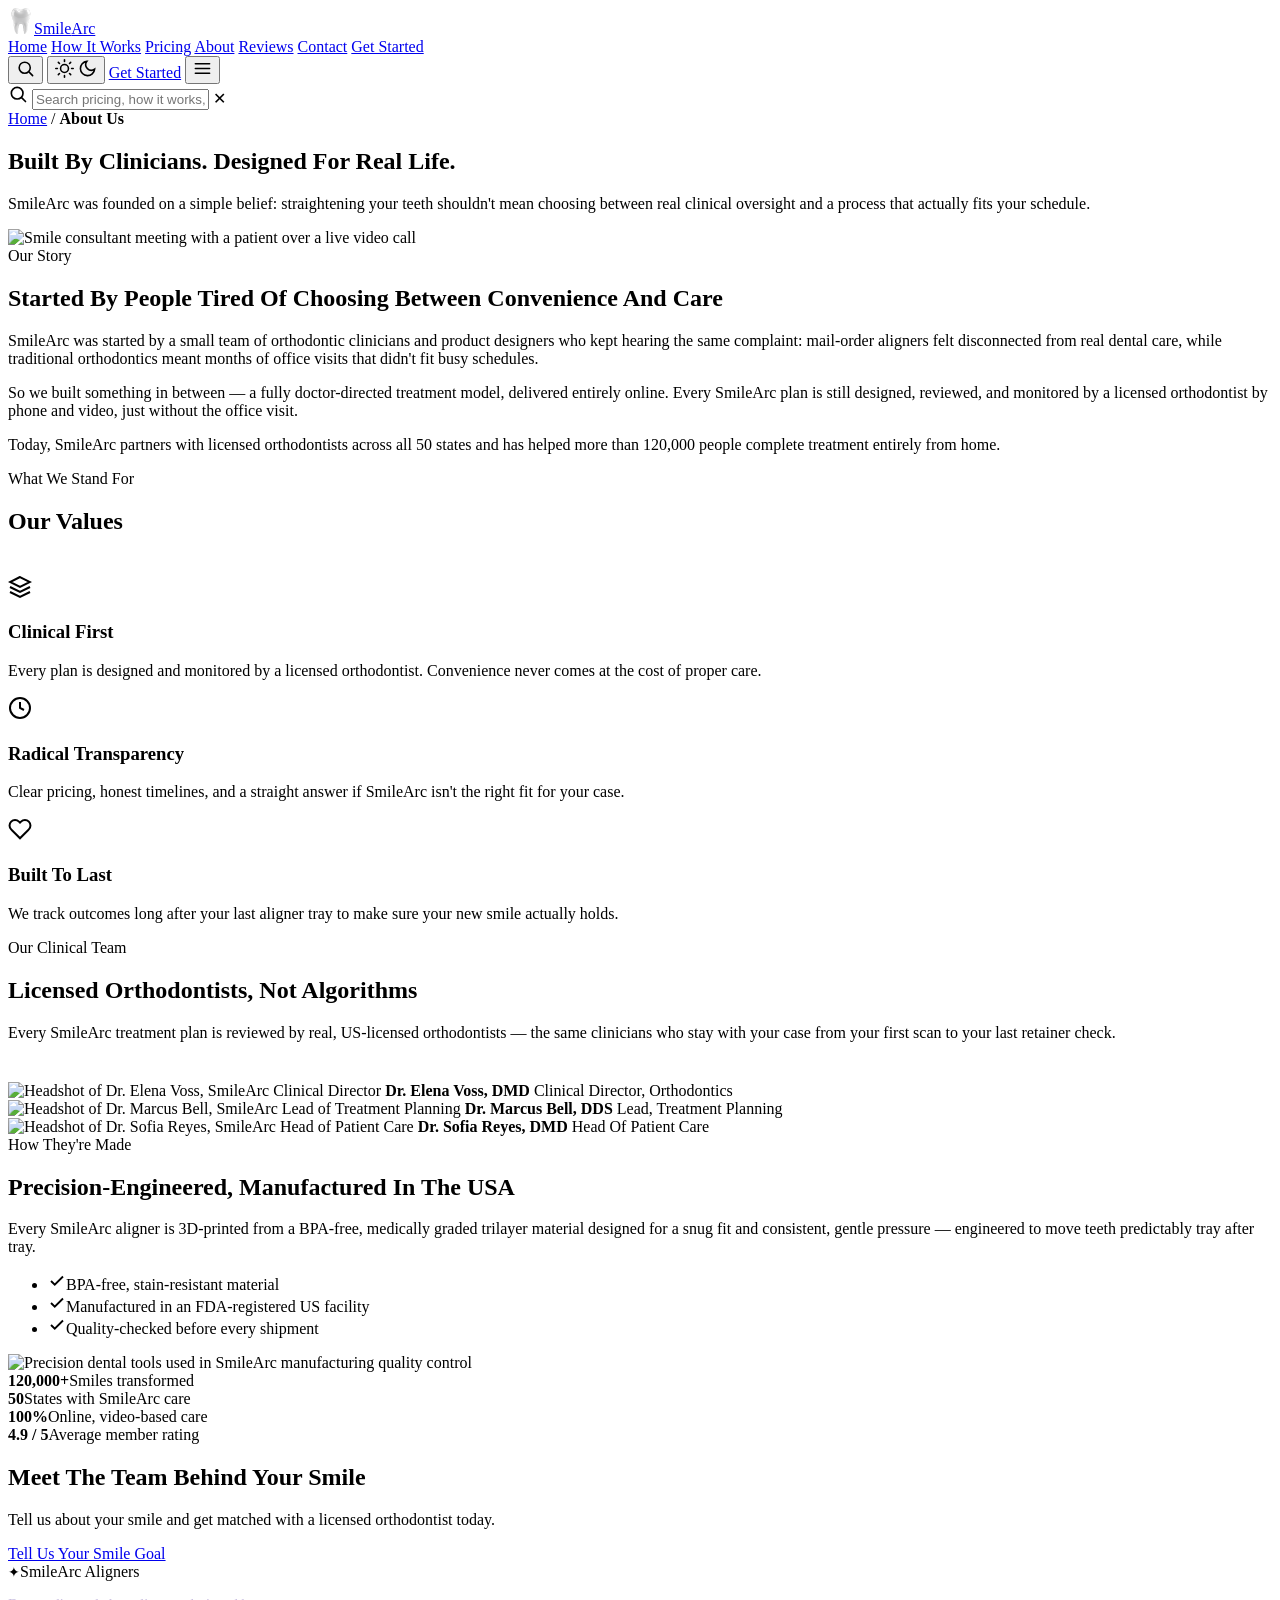
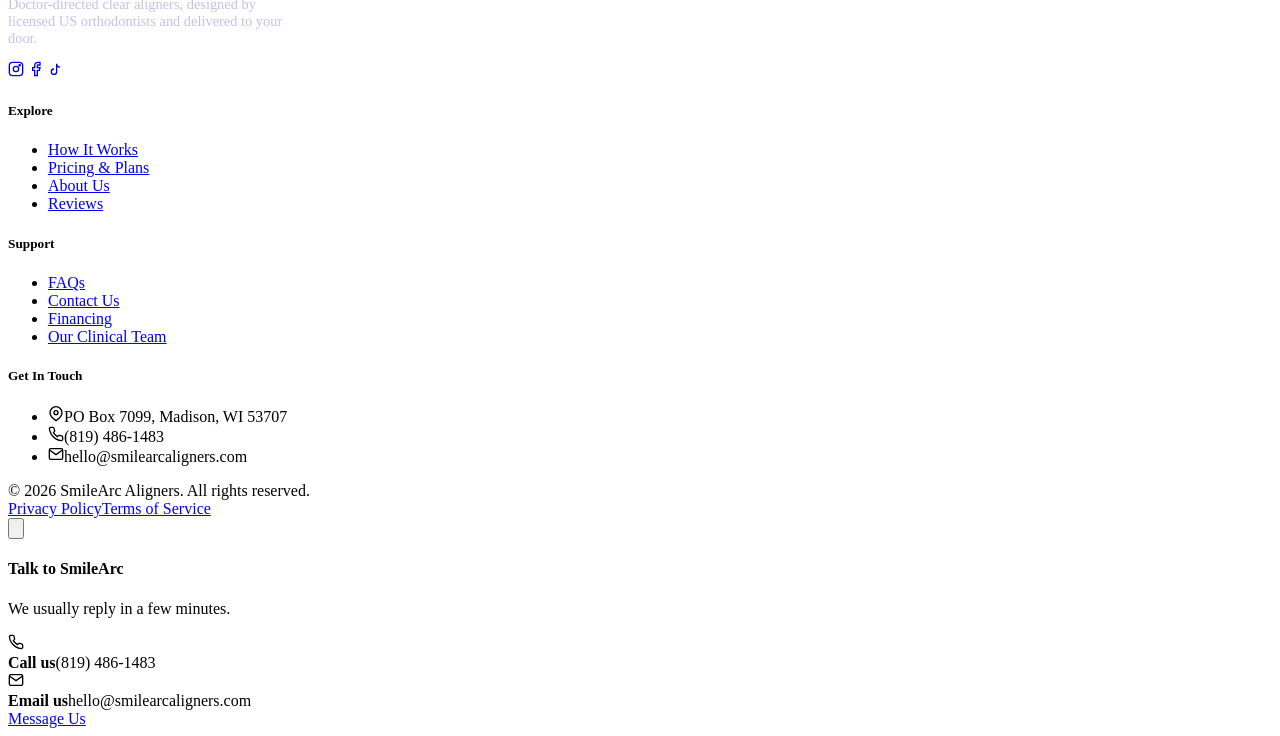
==== about.html @ 137454ca "Add files via upload" ====
<!DOCTYPE html>
<html lang="en">
<head>
<meta charset="UTF-8">
<meta name="viewport" content="width=device-width, initial-scale=1.0">
<title>About Us | SmileArc Aligners</title>
<link rel="icon" type="image/png" href="[data-uri]">
<meta name="description" content="Learn about SmileArc Aligners — our story, our licensed clinical team, and how our aligners are made in the USA.">
<link rel="preconnect" href="https://fonts.googleapis.com">
<link rel="preconnect" href="https://fonts.gstatic.com" crossorigin>
<link rel="preload" as="style" href="https://fonts.googleapis.com/css2?family=Plus+Jakarta+Sans:wght@400;500;600;700;800&display=swap">
<link href="https://fonts.googleapis.com/css2?family=Plus+Jakarta+Sans:wght@400;500;600;700;800&display=swap" rel="stylesheet" media="print" onload="this.media='all'">
<noscript><link href="https://fonts.googleapis.com/css2?family=Plus+Jakarta+Sans:wght@400;500;600;700;800&display=swap" rel="stylesheet"></noscript>
<link rel="stylesheet" href="css/style.css">
<script>(function(){try{var t=localStorage.getItem('sa-theme');var dark=t?t==='dark':(window.matchMedia&&window.matchMedia('(prefers-color-scheme: dark)').matches);if(t==='dark'||t==='light'){document.documentElement.setAttribute('data-theme',t);}if(dark){document.documentElement.classList.add('theme-dark');}}catch(e){}})();</script>
</head>
<body>

<header class="site-header">
  <div class="container nav-wrap">
    <a href="index.html" class="brand"><span class="mark"><img src="[data-uri]" alt="SmileArc tooth logo" width="26" height="26"></span>Smile<span class="arc">Arc</span></a>
    <nav class="main-nav">
      <a href="index.html">Home</a>
      <a href="how-it-works.html">How It Works</a>
      <a href="pricing.html">Pricing</a>
      <a href="about.html">About</a>
      <a href="reviews.html">Reviews</a>
      <a href="contact.html">Contact</a>
      <a href="contact.html" class="nav-cta">Get Started</a>
    </nav>
    <div class="nav-actions">
      <button class="icon-btn" data-search-open aria-label="Search">
        <svg width="19" height="19" viewBox="0 0 24 24" fill="none" stroke="currentColor" stroke-width="2" stroke-linecap="round"><circle cx="11" cy="11" r="7"/><line x1="21" y1="21" x2="16.65" y2="16.65"/></svg>
      </button>
      <button class="icon-btn theme-toggle" data-theme-toggle aria-label="Toggle dark mode">
        <svg class="icon-sun" width="19" height="19" viewBox="0 0 24 24" fill="none" stroke="currentColor" stroke-width="2" stroke-linecap="round"><circle cx="12" cy="12" r="5"/><line x1="12" y1="1" x2="12" y2="3"/><line x1="12" y1="21" x2="12" y2="23"/><line x1="4.22" y1="4.22" x2="5.64" y2="5.64"/><line x1="18.36" y1="18.36" x2="19.78" y2="19.78"/><line x1="1" y1="12" x2="3" y2="12"/><line x1="21" y1="12" x2="23" y2="12"/><line x1="4.22" y1="19.78" x2="5.64" y2="18.36"/><line x1="18.36" y1="5.64" x2="19.78" y2="4.22"/></svg>
        <svg class="icon-moon" width="19" height="19" viewBox="0 0 24 24" fill="none" stroke="currentColor" stroke-width="2" stroke-linecap="round"><path d="M21 12.79A9 9 0 1 1 11.21 3 7 7 0 0 0 21 12.79Z"/></svg>
      </button>
      <a href="contact.html" class="btn btn-primary">Get Started</a>
      <button class="icon-btn hamburger" aria-label="Menu">
        <svg width="19" height="19" viewBox="0 0 24 24" fill="none" stroke="currentColor" stroke-width="2" stroke-linecap="round"><line x1="3" y1="6" x2="21" y2="6"/><line x1="3" y1="12" x2="21" y2="12"/><line x1="3" y1="18" x2="21" y2="18"/></svg>
      </button>
    </div>
  </div>
</header>

<div class="search-overlay">
  <div class="search-panel">
    <div class="search-field">
      <svg width="20" height="20" viewBox="0 0 24 24" fill="none" stroke="currentColor" stroke-width="2" stroke-linecap="round"><circle cx="11" cy="11" r="7"/><line x1="21" y1="21" x2="16.65" y2="16.65"/></svg>
      <input type="text" placeholder="Search pricing, how it works, contact…" autocomplete="off">
      <span class="search-close">✕</span>
    </div>
    <div class="search-results"></div>
  </div>
</div>

<main>

  <section class="page-hero">
    <div class="container">
      <div class="breadcrumb"><a href="index.html">Home</a> / <b>About Us</b></div>
      <h1>Built By Clinicians. Designed For Real Life.</h1>
      <p class="lede">SmileArc was founded on a simple belief: straightening your teeth shouldn't mean choosing between real clinical oversight and a process that actually fits your schedule.</p>
    </div>
  </section>

  <section class="section">
    <div class="container split">
      <img fetchpriority="high" decoding="async" src="https://images.unsplash.com/photo-1662837625421-5fd8ed6131a0?q=80&w=1000&auto=format&fit=crop" alt="Smile consultant meeting with a patient over a live video call">
      <div>
        <div class="eyebrow">Our Story</div>
        <h2>Started By People Tired Of Choosing Between Convenience And Care</h2>
        <p>SmileArc was started by a small team of orthodontic clinicians and product designers who kept hearing the same complaint: mail-order aligners felt disconnected from real dental care, while traditional orthodontics meant months of office visits that didn't fit busy schedules.</p>
        <p>So we built something in between — a fully doctor-directed treatment model, delivered entirely online. Every SmileArc plan is still designed, reviewed, and monitored by a licensed orthodontist by phone and video, just without the office visit.</p>
        <p>Today, SmileArc partners with licensed orthodontists across all 50 states and has helped more than 120,000 people complete treatment entirely from home.</p>
      </div>
    </div>
  </section>

  <section class="section" style="background:var(--surface-2);">
    <div class="container center" style="margin-bottom:40px;">
      <div class="eyebrow">What We Stand For</div>
      <h2>Our Values</h2>
    </div>
    <div class="container grid-3">
      <div class="card">
        <div class="c-icon"><svg width="24" height="24" viewBox="0 0 24 24" fill="none" stroke="currentColor" stroke-width="2"><path d="M12 2 2 7l10 5 10-5-10-5Z"/><path d="M2 17l10 5 10-5"/><path d="M2 12l10 5 10-5"/></svg></div>
        <h3>Clinical First</h3>
        <p>Every plan is designed and monitored by a licensed orthodontist. Convenience never comes at the cost of proper care.</p>
      </div>
      <div class="card">
        <div class="c-icon"><svg width="24" height="24" viewBox="0 0 24 24" fill="none" stroke="currentColor" stroke-width="2"><circle cx="12" cy="12" r="10"/><path d="M12 6v6l4 2"/></svg></div>
        <h3>Radical Transparency</h3>
        <p>Clear pricing, honest timelines, and a straight answer if SmileArc isn't the right fit for your case.</p>
      </div>
      <div class="card">
        <div class="c-icon"><svg width="24" height="24" viewBox="0 0 24 24" fill="none" stroke="currentColor" stroke-width="2"><path d="M20.84 4.61a5.5 5.5 0 0 0-7.78 0L12 5.67l-1.06-1.06a5.5 5.5 0 1 0-7.78 7.78l1.06 1.06L12 21.23l7.78-7.78 1.06-1.06a5.5 5.5 0 0 0 0-7.78Z"/></svg></div>
        <h3>Built To Last</h3>
        <p>We track outcomes long after your last aligner tray to make sure your new smile actually holds.</p>
      </div>
    </div>
  </section>

  <section class="section" id="clinical">
    <div class="container center" style="margin-bottom:40px;">
      <div class="eyebrow">Our Clinical Team</div>
      <h2>Licensed Orthodontists, Not Algorithms</h2>
      <p class="lede" style="margin:0 auto;">Every SmileArc treatment plan is reviewed by real, US-licensed orthodontists — the same clinicians who stay with your case from your first scan to your last retainer check.</p>
    </div>
    <div class="container grid-3">
      <div class="team-card">
        <img loading="lazy" decoding="async" src="https://images.unsplash.com/photo-1674851993962-5ea73166e6dd?q=80&w=500&auto=format&fit=crop" alt="Headshot of Dr. Elena Voss, SmileArc Clinical Director">
        <b>Dr. Elena Voss, DMD</b>
        <span>Clinical Director, Orthodontics</span>
      </div>
      <div class="team-card">
        <img loading="lazy" decoding="async" src="https://images.unsplash.com/photo-1669689290695-7f0efe5d4c8e?q=80&w=500&auto=format&fit=crop" alt="Headshot of Dr. Marcus Bell, SmileArc Lead of Treatment Planning">
        <b>Dr. Marcus Bell, DDS</b>
        <span>Lead, Treatment Planning</span>
      </div>
      <div class="team-card">
        <img loading="lazy" decoding="async" src="https://images.unsplash.com/photo-1662837625421-5fd8ed6131a0?q=80&w=500&auto=format&fit=crop" alt="Headshot of Dr. Sofia Reyes, SmileArc Head of Patient Care">
        <b>Dr. Sofia Reyes, DMD</b>
        <span>Head Of Patient Care</span>
      </div>
    </div>
  </section>

  <section class="section" style="background:var(--surface-2);">
    <div class="container split">
      <div>
        <div class="eyebrow">How They're Made</div>
        <h2>Precision-Engineered, Manufactured In The USA</h2>
        <p>Every SmileArc aligner is 3D-printed from a BPA-free, medically graded trilayer material designed for a snug fit and consistent, gentle pressure — engineered to move teeth predictably tray after tray.</p>
        <ul class="check-list">
          <li><svg width="18" height="18" viewBox="0 0 24 24" fill="none" stroke="currentColor" stroke-width="2.5"><path d="M20 6 9 17l-5-5"/></svg>BPA-free, stain-resistant material</li>
          <li><svg width="18" height="18" viewBox="0 0 24 24" fill="none" stroke="currentColor" stroke-width="2.5"><path d="M20 6 9 17l-5-5"/></svg>Manufactured in an FDA-registered US facility</li>
          <li><svg width="18" height="18" viewBox="0 0 24 24" fill="none" stroke="currentColor" stroke-width="2.5"><path d="M20 6 9 17l-5-5"/></svg>Quality-checked before every shipment</li>
        </ul>
      </div>
      <img loading="lazy" decoding="async" src="https://images.unsplash.com/photo-1770321119305-f191c09c5801?q=80&w=1000&auto=format&fit=crop" alt="Precision dental tools used in SmileArc manufacturing quality control">
    </div>
  </section>

  <section class="section-tight">
    <div class="container">
      <div class="stat-strip">
        <div class="stat"><b>120,000+</b><span>Smiles transformed</span></div>
        <div class="stat"><b>50</b><span>States with SmileArc care</span></div>
        <div class="stat"><b>100%</b><span>Online, video-based care</span></div>
        <div class="stat"><b>4.9 / 5</b><span>Average member rating</span></div>
      </div>
    </div>
  </section>

  <section class="section">
    <div class="container">
      <div class="cta-band">
        <div>
          <h2>Meet The Team Behind Your Smile</h2>
          <p>Tell us about your smile and get matched with a licensed orthodontist today.</p>
        </div>
        <div class="cta-side">
          <a href="how-it-works.html#start" class="btn btn-gold btn-lg">Tell Us Your Smile Goal</a>
        </div>
      </div>
    </div>
  </section>

</main>

<footer class="site-footer">
  <div class="container">
    <div class="foot-grid">
      <div>
        <div class="foot-brand"><span class="mark" style="width:32px;height:32px;font-size:.9rem;">✦</span>SmileArc Aligners</div>
        <p style="color:#c9bfe0;font-size:.9rem;max-width:280px;">Doctor-directed clear aligners, designed by licensed US orthodontists and delivered to your door.</p>
        <div class="foot-social">
          <a href="#" aria-label="Instagram"><svg width="16" height="16" viewBox="0 0 24 24" fill="none" stroke="currentColor" stroke-width="2"><rect x="2" y="2" width="20" height="20" rx="5"/><circle cx="12" cy="12" r="4"/><circle cx="17.5" cy="6.5" r="1"/></svg></a>
          <a href="#" aria-label="Facebook"><svg width="16" height="16" viewBox="0 0 24 24" fill="none" stroke="currentColor" stroke-width="2"><path d="M18 2h-3a5 5 0 0 0-5 5v3H7v4h3v8h4v-8h3l1-4h-4V7a1 1 0 0 1 1-1h3z"/></svg></a>
          <a href="#" aria-label="TikTok"><svg width="16" height="16" viewBox="0 0 24 24" fill="none" stroke="currentColor" stroke-width="2"><path d="M9 12a4 4 0 1 0 4 4V4a5 5 0 0 0 5 5"/></svg></a>
        </div>
      </div>
      <div>
        <h5>Explore</h5>
        <ul>
          <li><a href="how-it-works.html">How It Works</a></li>
          <li><a href="pricing.html">Pricing &amp; Plans</a></li>
          <li><a href="about.html">About Us</a></li>
          <li><a href="reviews.html">Reviews</a></li>
        </ul>
      </div>
      <div>
        <h5>Support</h5>
        <ul>
          <li><a href="contact.html#faq">FAQs</a></li>
          <li><a href="contact.html">Contact Us</a></li>
          <li><a href="pricing.html#financing">Financing</a></li>
          <li><a href="about.html#clinical">Our Clinical Team</a></li>
        </ul>
      </div>
      <div>
        <h5>Get In Touch</h5>
        <ul class="foot-contact">
          <li><svg width="16" height="16" viewBox="0 0 24 24" fill="none" stroke="currentColor" stroke-width="2"><path d="M21 10c0 6-9 12-9 12S3 16 3 10a9 9 0 0 1 18 0Z"/><circle cx="12" cy="10" r="3"/></svg>PO Box 7099, Madison, WI 53707</li>
          <li><svg width="16" height="16" viewBox="0 0 24 24" fill="none" stroke="currentColor" stroke-width="2"><path d="M22 16.92v3a2 2 0 0 1-2.18 2 19.79 19.79 0 0 1-8.63-3.07 19.5 19.5 0 0 1-6-6 19.79 19.79 0 0 1-3.07-8.67A2 2 0 0 1 4.11 2h3a2 2 0 0 1 2 1.72c.127.96.361 1.903.7 2.81a2 2 0 0 1-.45 2.11L8.09 9.91a16 16 0 0 0 6 6l1.27-1.27a2 2 0 0 1 2.11-.45c.907.339 1.85.573 2.81.7A2 2 0 0 1 22 16.92z"/></svg>(819) 486-1483</li>
          <li><svg width="16" height="16" viewBox="0 0 24 24" fill="none" stroke="currentColor" stroke-width="2"><rect x="2" y="4" width="20" height="16" rx="2"/><path d="m22 6-10 7L2 6"/></svg>hello@smilearcaligners.com</li>
        </ul>
      </div>
    </div>
    <div class="foot-bottom">
      <div>© 2026 SmileArc Aligners. All rights reserved.</div>
      <div class="foot-legal"><a href="#">Privacy Policy</a><a href="#">Terms of Service</a></div>
    </div>
  </div>
</footer>

<button class="fab" aria-label="Contact us">
  <svg viewBox="0 0 24 24" fill="none" stroke="currentColor" stroke-width="2" stroke-linecap="round" stroke-linejoin="round"><path d="M21 15a2 2 0 0 1-2 2H7l-4 4V5a2 2 0 0 1 2-2h14a2 2 0 0 1 2 2z"/></svg>
</button>
<div class="fab-panel">
  <h4>Talk to SmileArc</h4>
  <p>We usually reply in a few minutes.</p>
  <div class="fab-row">
    <div class="fi"><svg width="16" height="16" viewBox="0 0 24 24" fill="none" stroke="currentColor" stroke-width="2"><path d="M22 16.92v3a2 2 0 0 1-2.18 2 19.79 19.79 0 0 1-8.63-3.07 19.5 19.5 0 0 1-6-6 19.79 19.79 0 0 1-3.07-8.67A2 2 0 0 1 4.11 2h3a2 2 0 0 1 2 1.72c.127.96.361 1.903.7 2.81a2 2 0 0 1-.45 2.11L8.09 9.91a16 16 0 0 0 6 6l1.27-1.27a2 2 0 0 1 2.11-.45c.907.339 1.85.573 2.81.7A2 2 0 0 1 22 16.92z"/></svg></div>
    <div class="ft"><b>Call us</b>(819) 486-1483</div>
  </div>
  <div class="fab-row">
    <div class="fi"><svg width="16" height="16" viewBox="0 0 24 24" fill="none" stroke="currentColor" stroke-width="2"><rect x="2" y="4" width="20" height="16" rx="2"/><path d="m22 6-10 7L2 6"/></svg></div>
    <div class="ft"><b>Email us</b>hello@smilearcaligners.com</div>
  </div>
  <a href="contact.html" class="btn btn-primary btn-block" style="margin-top:8px;">Message Us</a>
</div>

<script src="js/main.js"></script>
</body>
</html>
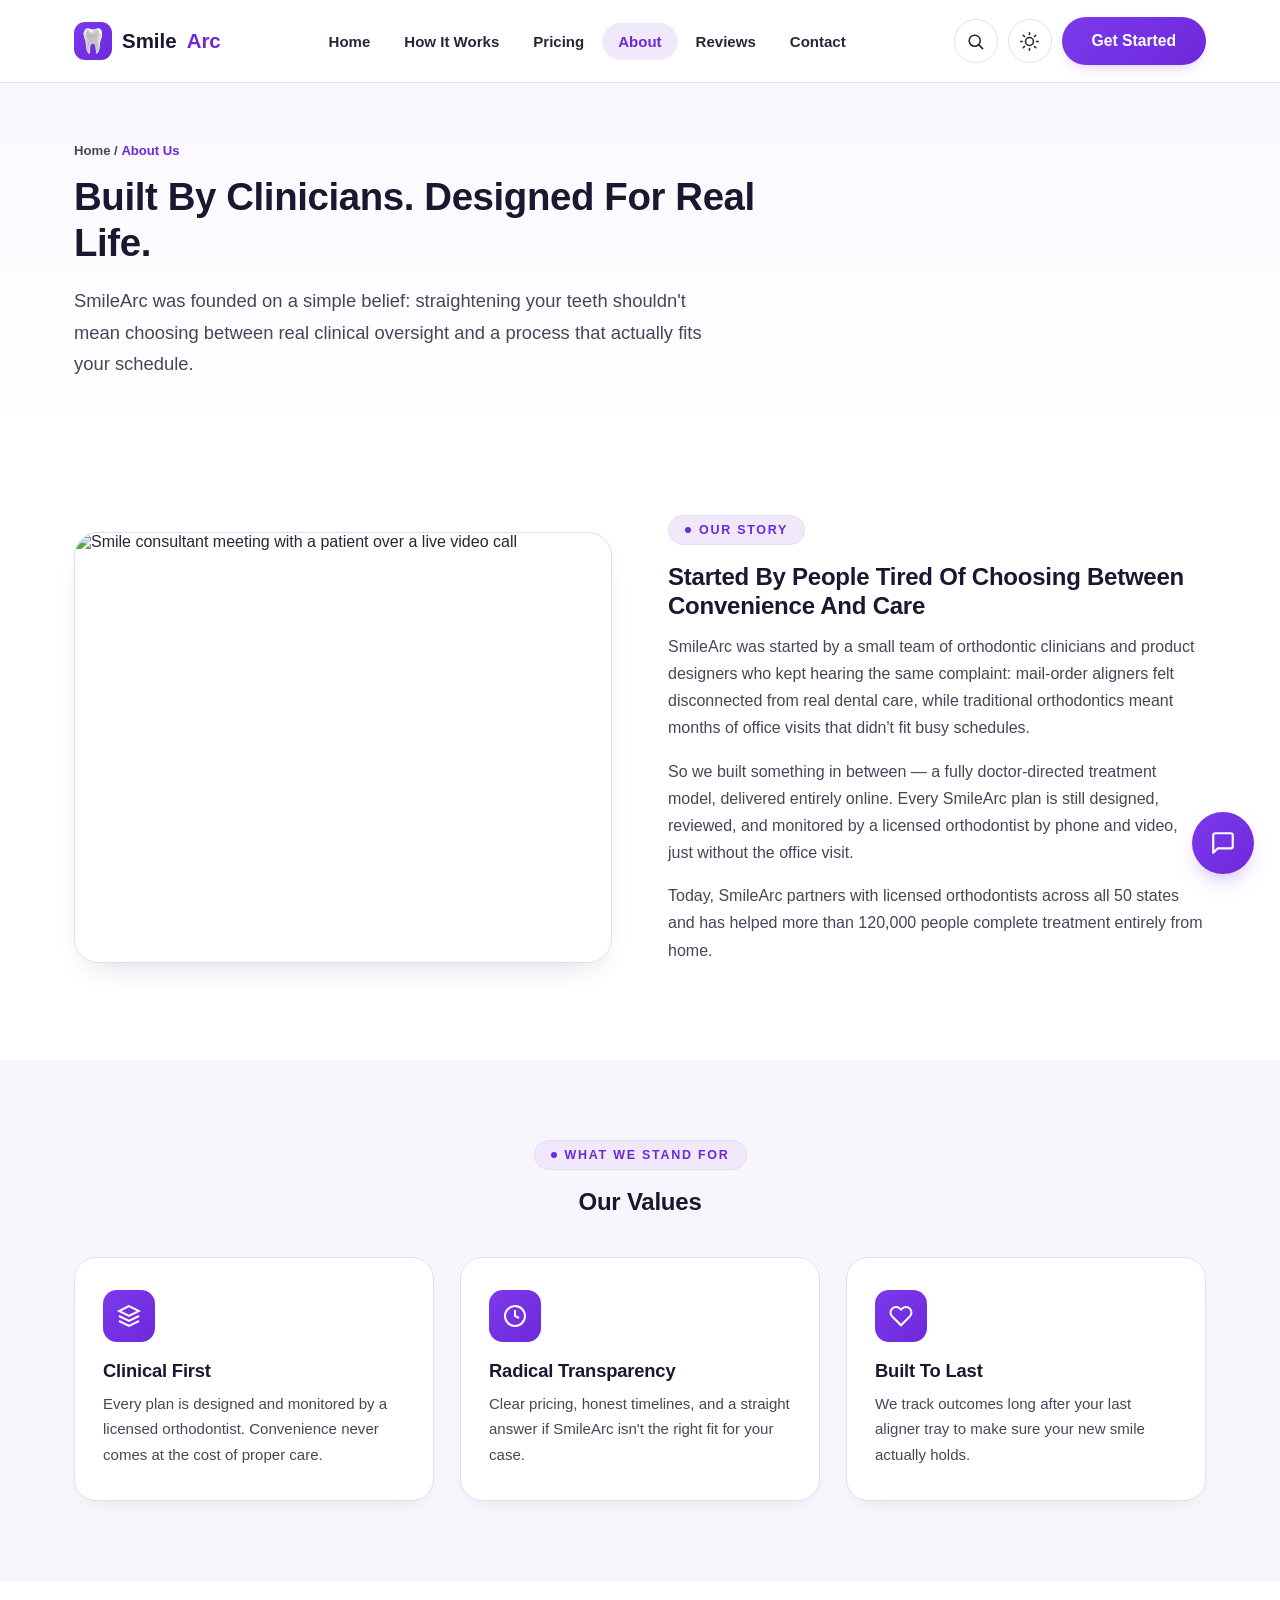
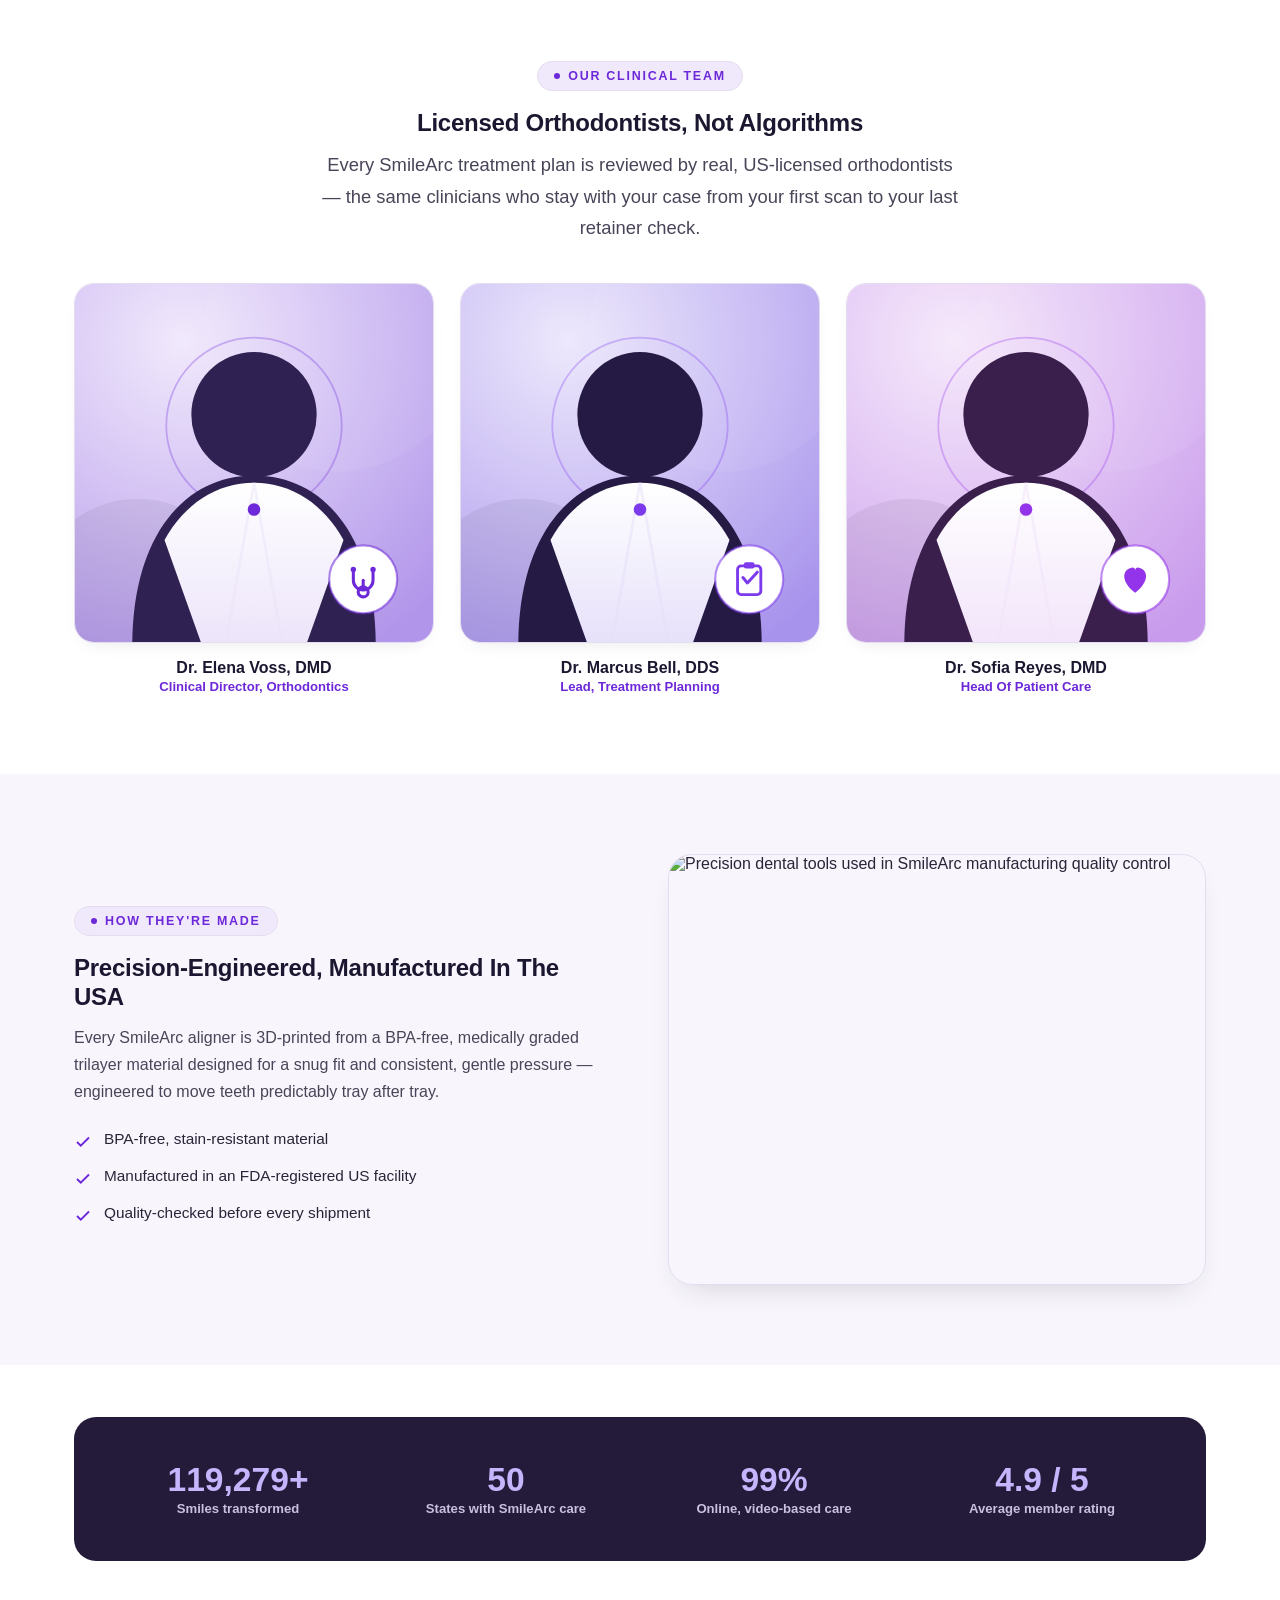
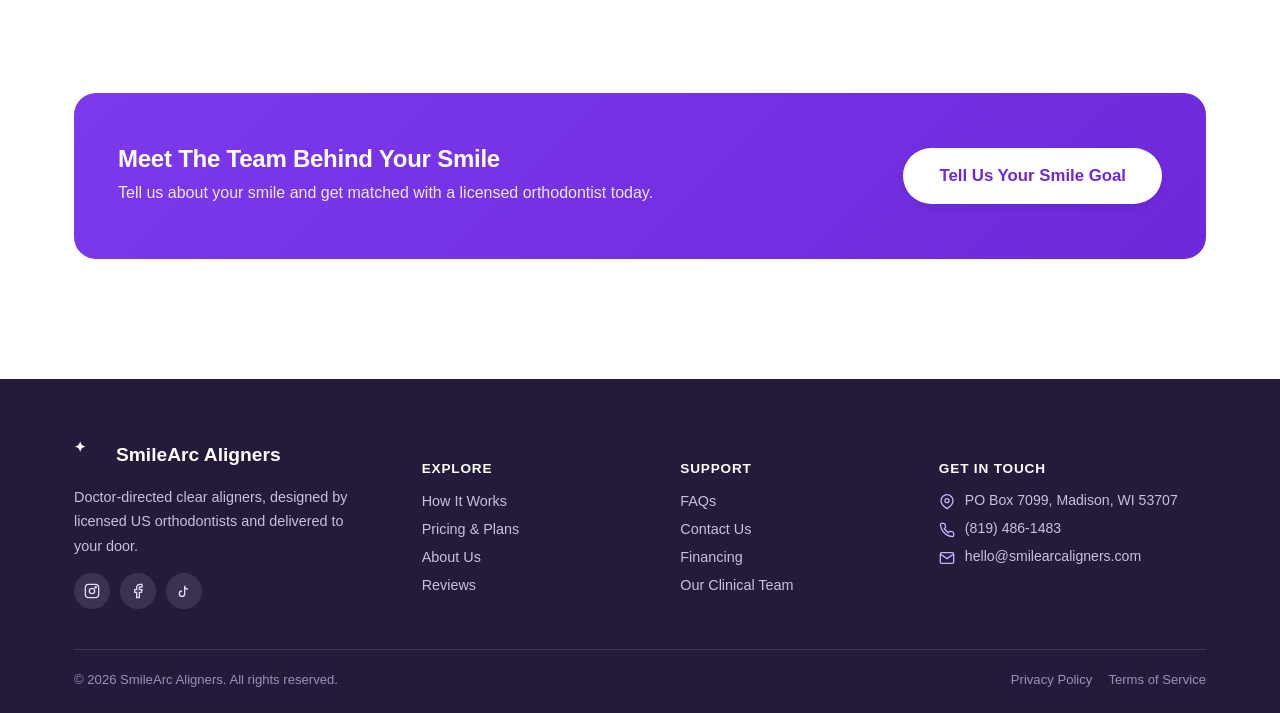
==== commit f2dad147: "Add files via upload" ====
--- a/about.html
+++ b/about.html
@@ -110,17 +110,17 @@
     </div>
     <div class="container grid-3">
       <div class="team-card">
-        <img loading="lazy" decoding="async" src="https://images.unsplash.com/photo-1674851993962-5ea73166e6dd?q=80&w=500&auto=format&fit=crop" alt="Headshot of Dr. Elena Voss, SmileArc Clinical Director">
+        <img loading="lazy" decoding="async" src="data:image/svg+xml,%3Csvg%20xmlns%3D%22http%3A//www.w3.org/2000/svg%22%20viewBox%3D%220%200%20400%20400%22%3E%0A%3Cdefs%3E%0A%3CradialGradient%20id%3D%22bgev%22%20cx%3D%2230%25%22%20cy%3D%2216%25%22%20r%3D%22100%25%22%3E%0A%3Cstop%20offset%3D%220%25%22%20stop-color%3D%22%23f1e9fc%22/%3E%3Cstop%20offset%3D%22100%25%22%20stop-color%3D%22%23b195ea%22/%3E%0A%3C/radialGradient%3E%0A%3ClinearGradient%20id%3D%22coatev%22%20x1%3D%220%22%20y1%3D%220%22%20x2%3D%220%22%20y2%3D%221%22%3E%0A%3Cstop%20offset%3D%220%25%22%20stop-color%3D%22%23ffffff%22/%3E%3Cstop%20offset%3D%22100%25%22%20stop-color%3D%22%23ece4fa%22/%3E%0A%3C/linearGradient%3E%0A%3C/defs%3E%0A%3Crect%20width%3D%22400%22%20height%3D%22400%22%20fill%3D%22url%28%23bgev%29%22/%3E%0A%3Ccircle%20cx%3D%22292%22%20cy%3D%2260%22%20r%3D%22150%22%20fill%3D%22%23ffffff%22%20opacity%3D%220.05%22/%3E%0A%3Ccircle%20cx%3D%2270%22%20cy%3D%22360%22%20r%3D%22120%22%20fill%3D%22%23000000%22%20opacity%3D%220.06%22/%3E%0A%3Ccircle%20cx%3D%22200%22%20cy%3D%22158%22%20r%3D%2298%22%20fill%3D%22none%22%20stroke%3D%22%236d28d9%22%20stroke-width%3D%222%22%20opacity%3D%220.3%22/%3E%0A%3Cpath%20d%3D%22M64%2C404%20C64%2C282%20122%2C214%20200%2C214%20C278%2C214%20336%2C282%20336%2C404%20Z%22%20fill%3D%22%232f2151%22/%3E%0A%3Ccircle%20cx%3D%22200%22%20cy%3D%22146%22%20r%3D%2270%22%20fill%3D%22%232f2151%22/%3E%0A%3Cpath%20d%3D%22M200%2C222%20C158%2C222%20122%2C246%20100%2C286%20L142%2C404%20L258%2C404%20L300%2C286%20C278%2C246%20242%2C222%20200%2C222%20Z%22%20fill%3D%22url%28%23coatev%29%22/%3E%0A%3Cpath%20d%3D%22M200%2C222%20L168%2C404%20M200%2C222%20L232%2C404%22%20stroke%3D%22%23ece4fa%22%20stroke-width%3D%223%22%20opacity%3D%220.5%22%20fill%3D%22none%22/%3E%0A%3Ccircle%20cx%3D%22200%22%20cy%3D%22252%22%20r%3D%227%22%20fill%3D%22%236d28d9%22/%3E%0A%3Ccircle%20cx%3D%22322%22%20cy%3D%22330%22%20r%3D%2238%22%20fill%3D%22%23ffffff%22/%3E%0A%3Ccircle%20cx%3D%22322%22%20cy%3D%22330%22%20r%3D%2238%22%20fill%3D%22none%22%20stroke%3D%22%236d28d9%22%20stroke-width%3D%222.5%22%20opacity%3D%220.55%22/%3E%0A%3Cg%20transform%3D%22translate%28322%2C330%29%22%3E%3Cpath%20d%3D%22M-11%2C-9%20v10%20a11%2C11%200%200%200%2022%2C0%20v-10%22%20fill%3D%22none%22%20stroke%3D%22%236d28d9%22%20stroke-width%3D%223.4%22%20stroke-linecap%3D%22round%22/%3E%0A%3Ccircle%20cx%3D%22-11%22%20cy%3D%22-11%22%20r%3D%223%22%20fill%3D%22%236d28d9%22/%3E%3Ccircle%20cx%3D%2211%22%20cy%3D%22-11%22%20r%3D%223%22%20fill%3D%22%236d28d9%22/%3E%0A%3Cpath%20d%3D%22M0%2C1%20v9%22%20stroke%3D%22%236d28d9%22%20stroke-width%3D%223.4%22%20stroke-linecap%3D%22round%22/%3E%0A%3Ccircle%20cx%3D%220%22%20cy%3D%2214%22%20r%3D%225.6%22%20fill%3D%22none%22%20stroke%3D%22%236d28d9%22%20stroke-width%3D%223.4%22/%3E%3C/g%3E%0A%3C/svg%3E" alt="Illustrated portrait of Dr. Elena Voss, SmileArc Clinical Director">
         <b>Dr. Elena Voss, DMD</b>
         <span>Clinical Director, Orthodontics</span>
       </div>
       <div class="team-card">
-        <img loading="lazy" decoding="async" src="https://images.unsplash.com/photo-1669689290695-7f0efe5d4c8e?q=80&w=500&auto=format&fit=crop" alt="Headshot of Dr. Marcus Bell, SmileArc Lead of Treatment Planning">
+        <img loading="lazy" decoding="async" src="data:image/svg+xml,%3Csvg%20xmlns%3D%22http%3A//www.w3.org/2000/svg%22%20viewBox%3D%220%200%20400%20400%22%3E%0A%3Cdefs%3E%0A%3CradialGradient%20id%3D%22bgmb%22%20cx%3D%2230%25%22%20cy%3D%2216%25%22%20r%3D%22100%25%22%3E%0A%3Cstop%20offset%3D%220%25%22%20stop-color%3D%22%23ede8fc%22/%3E%3Cstop%20offset%3D%22100%25%22%20stop-color%3D%22%23a793ec%22/%3E%0A%3C/radialGradient%3E%0A%3ClinearGradient%20id%3D%22coatmb%22%20x1%3D%220%22%20y1%3D%220%22%20x2%3D%220%22%20y2%3D%221%22%3E%0A%3Cstop%20offset%3D%220%25%22%20stop-color%3D%22%23ffffff%22/%3E%3Cstop%20offset%3D%22100%25%22%20stop-color%3D%22%23e6e0fa%22/%3E%0A%3C/linearGradient%3E%0A%3C/defs%3E%0A%3Crect%20width%3D%22400%22%20height%3D%22400%22%20fill%3D%22url%28%23bgmb%29%22/%3E%0A%3Ccircle%20cx%3D%22292%22%20cy%3D%2260%22%20r%3D%22150%22%20fill%3D%22%23ffffff%22%20opacity%3D%220.05%22/%3E%0A%3Ccircle%20cx%3D%2270%22%20cy%3D%22360%22%20r%3D%22120%22%20fill%3D%22%23000000%22%20opacity%3D%220.06%22/%3E%0A%3Ccircle%20cx%3D%22200%22%20cy%3D%22158%22%20r%3D%2298%22%20fill%3D%22none%22%20stroke%3D%22%237c3aed%22%20stroke-width%3D%222%22%20opacity%3D%220.3%22/%3E%0A%3Cpath%20d%3D%22M64%2C404%20C64%2C282%20122%2C214%20200%2C214%20C278%2C214%20336%2C282%20336%2C404%20Z%22%20fill%3D%22%23241a44%22/%3E%0A%3Ccircle%20cx%3D%22200%22%20cy%3D%22146%22%20r%3D%2270%22%20fill%3D%22%23241a44%22/%3E%0A%3Cpath%20d%3D%22M200%2C222%20C158%2C222%20122%2C246%20100%2C286%20L142%2C404%20L258%2C404%20L300%2C286%20C278%2C246%20242%2C222%20200%2C222%20Z%22%20fill%3D%22url%28%23coatmb%29%22/%3E%0A%3Cpath%20d%3D%22M200%2C222%20L168%2C404%20M200%2C222%20L232%2C404%22%20stroke%3D%22%23e6e0fa%22%20stroke-width%3D%223%22%20opacity%3D%220.5%22%20fill%3D%22none%22/%3E%0A%3Ccircle%20cx%3D%22200%22%20cy%3D%22252%22%20r%3D%227%22%20fill%3D%22%237c3aed%22/%3E%0A%3Ccircle%20cx%3D%22322%22%20cy%3D%22330%22%20r%3D%2238%22%20fill%3D%22%23ffffff%22/%3E%0A%3Ccircle%20cx%3D%22322%22%20cy%3D%22330%22%20r%3D%2238%22%20fill%3D%22none%22%20stroke%3D%22%237c3aed%22%20stroke-width%3D%222.5%22%20opacity%3D%220.55%22/%3E%0A%3Cg%20transform%3D%22translate%28322%2C330%29%22%3E%3Crect%20x%3D%22-13%22%20y%3D%22-15%22%20width%3D%2226%22%20height%3D%2232%22%20rx%3D%224%22%20fill%3D%22none%22%20stroke%3D%22%237c3aed%22%20stroke-width%3D%223.2%22/%3E%0A%3Crect%20x%3D%22-6%22%20y%3D%22-19%22%20width%3D%2212%22%20height%3D%227%22%20rx%3D%222.5%22%20fill%3D%22%237c3aed%22/%3E%0A%3Cpath%20d%3D%22M-7%2C-2%20-2%2C4%209%2C-8%22%20fill%3D%22none%22%20stroke%3D%22%237c3aed%22%20stroke-width%3D%223.4%22%20stroke-linecap%3D%22round%22%20stroke-linejoin%3D%22round%22/%3E%3C/g%3E%0A%3C/svg%3E" alt="Illustrated portrait of Dr. Marcus Bell, SmileArc Lead of Treatment Planning">
         <b>Dr. Marcus Bell, DDS</b>
         <span>Lead, Treatment Planning</span>
       </div>
       <div class="team-card">
-        <img loading="lazy" decoding="async" src="https://images.unsplash.com/photo-1662837625421-5fd8ed6131a0?q=80&w=500&auto=format&fit=crop" alt="Headshot of Dr. Sofia Reyes, SmileArc Head of Patient Care">
+        <img loading="lazy" decoding="async" src="data:image/svg+xml,%3Csvg%20xmlns%3D%22http%3A//www.w3.org/2000/svg%22%20viewBox%3D%220%200%20400%20400%22%3E%0A%3Cdefs%3E%0A%3CradialGradient%20id%3D%22bgsr%22%20cx%3D%2230%25%22%20cy%3D%2216%25%22%20r%3D%22100%25%22%3E%0A%3Cstop%20offset%3D%220%25%22%20stop-color%3D%22%23f6e9fb%22/%3E%3Cstop%20offset%3D%22100%25%22%20stop-color%3D%22%23c99bec%22/%3E%0A%3C/radialGradient%3E%0A%3ClinearGradient%20id%3D%22coatsr%22%20x1%3D%220%22%20y1%3D%220%22%20x2%3D%220%22%20y2%3D%221%22%3E%0A%3Cstop%20offset%3D%220%25%22%20stop-color%3D%22%23ffffff%22/%3E%3Cstop%20offset%3D%22100%25%22%20stop-color%3D%22%23f2e4fa%22/%3E%0A%3C/linearGradient%3E%0A%3C/defs%3E%0A%3Crect%20width%3D%22400%22%20height%3D%22400%22%20fill%3D%22url%28%23bgsr%29%22/%3E%0A%3Ccircle%20cx%3D%22292%22%20cy%3D%2260%22%20r%3D%22150%22%20fill%3D%22%23ffffff%22%20opacity%3D%220.05%22/%3E%0A%3Ccircle%20cx%3D%2270%22%20cy%3D%22360%22%20r%3D%22120%22%20fill%3D%22%23000000%22%20opacity%3D%220.06%22/%3E%0A%3Ccircle%20cx%3D%22200%22%20cy%3D%22158%22%20r%3D%2298%22%20fill%3D%22none%22%20stroke%3D%22%239333ea%22%20stroke-width%3D%222%22%20opacity%3D%220.3%22/%3E%0A%3Cpath%20d%3D%22M64%2C404%20C64%2C282%20122%2C214%20200%2C214%20C278%2C214%20336%2C282%20336%2C404%20Z%22%20fill%3D%22%233a1f4d%22/%3E%0A%3Ccircle%20cx%3D%22200%22%20cy%3D%22146%22%20r%3D%2270%22%20fill%3D%22%233a1f4d%22/%3E%0A%3Cpath%20d%3D%22M200%2C222%20C158%2C222%20122%2C246%20100%2C286%20L142%2C404%20L258%2C404%20L300%2C286%20C278%2C246%20242%2C222%20200%2C222%20Z%22%20fill%3D%22url%28%23coatsr%29%22/%3E%0A%3Cpath%20d%3D%22M200%2C222%20L168%2C404%20M200%2C222%20L232%2C404%22%20stroke%3D%22%23f2e4fa%22%20stroke-width%3D%223%22%20opacity%3D%220.5%22%20fill%3D%22none%22/%3E%0A%3Ccircle%20cx%3D%22200%22%20cy%3D%22252%22%20r%3D%227%22%20fill%3D%22%239333ea%22/%3E%0A%3Ccircle%20cx%3D%22322%22%20cy%3D%22330%22%20r%3D%2238%22%20fill%3D%22%23ffffff%22/%3E%0A%3Ccircle%20cx%3D%22322%22%20cy%3D%22330%22%20r%3D%2238%22%20fill%3D%22none%22%20stroke%3D%22%239333ea%22%20stroke-width%3D%222.5%22%20opacity%3D%220.55%22/%3E%0A%3Cg%20transform%3D%22translate%28322%2C330%29%22%3E%3Cpath%20d%3D%22M0%2C15%20C-16%2C3%20-15%2C-11%20-4%2C-13%20C1%2C-14%200%2C-8%200%2C-8%20C0%2C-8%20-1%2C-14%204%2C-13%20C15%2C-11%2016%2C3%200%2C15%20Z%22%20fill%3D%22%239333ea%22/%3E%3C/g%3E%0A%3C/svg%3E" alt="Illustrated portrait of Dr. Sofia Reyes, SmileArc Head of Patient Care">
         <b>Dr. Sofia Reyes, DMD</b>
         <span>Head Of Patient Care</span>
       </div>
--- a/css/style.css
+++ b/css/style.css
@@ -0,0 +1,595 @@
+/* =========================================================
+   SmileArc Aligners — global stylesheet (purple / white, flat)
+   ========================================================= */
+
+:root{
+  --ease:cubic-bezier(.4,0,.2,1);
+  --ease-out:cubic-bezier(.16,1,.3,1);
+  --teal-500:#8b5cf6;
+  --teal-600:#7c3aed;
+  --teal-700:#6d28d9;
+  --cyan-500:#8b5cf6;
+  --navy-900:#241b3a;
+  --navy-800:#2e2249;
+  --ink:#2a2438;
+  --ink-soft:#4a4458;
+  --paper:#ffffff;
+  --mist:#f8f6fc;
+  --mist-2:#efe9fb;
+  --line:#e3ddf0;
+  --gold:#7c3aed;
+  --coral:#7c3aed;
+  --shadow-soft:0 8px 22px -14px rgba(36,27,58,.18);
+  --shadow-card:0 14px 32px -18px rgba(36,27,58,.24);
+  --radius-lg:22px;
+  --radius-md:14px;
+  --radius-sm:10px;
+  --grad-primary:linear-gradient(135deg,#7c3aed 0%,#6d28d9 100%);
+  --grad-primary-hover:linear-gradient(135deg,#6d28d9 0%,#5b21b6 100%);
+  --grad-gold:linear-gradient(135deg,#8b5cf6 0%,#7c3aed 100%);
+  --grad-hero:linear-gradient(180deg,#faf8ff 0%,#ffffff 100%);
+
+  /* theme-aware surface tokens (light = default) */
+  --bg:#ffffff;
+  --surface:#ffffff;
+  --surface-2:#f8f6fc;
+  --surface-3:#efe9fb;
+  --border:#e3ddf0;
+  --text:#2a2438;
+  --text-soft:#4a4458;
+  --heading:#1c1730;
+  --accent-text:#6d28d9;
+  --header-bg:rgba(255,255,255,.92);
+  /* fixed dark accent bands — stay dark in both themes on purpose */
+  --band-bg:#241b3a;
+  --band-bg-2:#2e2249;
+}
+
+@media (prefers-color-scheme: dark){
+  :root:not([data-theme="light"]){
+    --bg:#150f22;
+    --surface:#1e1733;
+    --surface-2:#19132a;
+    --surface-3:#251c3f;
+    --border:#332853;
+    --text:#eee9f7;
+    --text-soft:#b3a8c9;
+    --heading:#f8f5ff;
+    --accent-text:#c4b5fd;
+    --header-bg:rgba(21,15,34,.88);
+    --grad-hero:linear-gradient(180deg,#1a1329 0%,#150f22 100%);
+    --shadow-soft:0 8px 22px -14px rgba(0,0,0,.55);
+    --shadow-card:0 14px 32px -18px rgba(0,0,0,.65);
+  }
+}
+:root[data-theme="dark"]{
+  --bg:#150f22;
+  --surface:#1e1733;
+  --surface-2:#19132a;
+  --surface-3:#251c3f;
+  --border:#332853;
+  --text:#eee9f7;
+  --text-soft:#b3a8c9;
+  --heading:#f8f5ff;
+  --accent-text:#c4b5fd;
+  --header-bg:rgba(21,15,34,.88);
+  --grad-hero:linear-gradient(180deg,#1a1329 0%,#150f22 100%);
+  --shadow-soft:0 8px 22px -14px rgba(0,0,0,.55);
+  --shadow-card:0 14px 32px -18px rgba(0,0,0,.65);
+}
+
+*,*::before,*::after{box-sizing:border-box;}
+html{scroll-behavior:smooth;}
+body{
+  margin:0;
+  font-family:"Plus Jakarta Sans","Segoe UI",-apple-system,BlinkMacSystemFont,"Inter",Roboto,Helvetica,Arial,sans-serif;
+  color:var(--text);
+  background:var(--bg);
+  -webkit-font-smoothing:antialiased;
+  overflow-x:hidden;
+}
+img{max-width:100%;display:block;}
+a{color:inherit;text-decoration:none;}
+ul{list-style:none;margin:0;padding:0;}
+h1,h2,h3,h4{margin:0 0 .5em;line-height:1.2;font-weight:800;letter-spacing:-.01em;color:var(--heading);}
+p{margin:0 0 1em;color:var(--text-soft);line-height:1.7;}
+.container{width:100%;max-width:1180px;margin:0 auto;padding:0 24px;}
+.section{padding:80px 0;}
+.section-tight{padding:52px 0;}
+.center{text-align:center;}
+.eyebrow{
+  display:inline-flex;align-items:center;gap:8px;
+  font-size:.78rem;font-weight:800;letter-spacing:.14em;text-transform:uppercase;
+  color:var(--accent-text);background:var(--surface-3);
+  padding:7px 16px;border-radius:100px;border:1px solid var(--border);
+  margin-bottom:18px;
+}
+.eyebrow::before{content:"";width:6px;height:6px;border-radius:50%;background:var(--accent-text);pointer-events:none;}
+.lede{font-size:1.15rem;max-width:640px;margin:0 auto 1.2em;color:var(--text-soft);}
+.grad-text{color:var(--accent-text);}
+
+/* ---------- buttons (flat, purple / white) ---------- */
+.btn{
+  position:relative;
+  display:inline-flex;align-items:center;justify-content:center;gap:10px;
+  font-weight:700;font-size:.98rem;
+  padding:15px 30px;border-radius:100px;border:none;cursor:pointer;
+  transition:transform .14s var(--ease),box-shadow .14s var(--ease),background .14s var(--ease);
+  white-space:nowrap;
+}
+.btn-primary{
+  color:#fff;background:var(--grad-primary);
+  box-shadow:0 6px 16px -8px rgba(109,40,217,.4);
+}
+.btn-primary:hover{background:var(--grad-primary-hover);transform:translateY(-1px);box-shadow:0 8px 18px -8px rgba(109,40,217,.48);}
+.btn-gold{
+  color:var(--teal-700);background:#ffffff;
+  box-shadow:0 4px 12px -6px rgba(20,10,40,.2);
+}
+.btn-gold:hover{background:#f4effe;transform:translateY(-1px);}
+.btn-ghost{
+  color:var(--accent-text);background:var(--surface);border:1.5px solid var(--border);
+}
+.btn-ghost:hover{border-color:var(--teal-500);transform:translateY(-1px);}
+.btn-block{width:100%;}
+.btn-lg{padding:18px 36px;font-size:1.05rem;}
+
+/* =========================== SCROLL PROGRESS =========================== */
+.scroll-progress{
+  position:fixed;top:0;left:0;height:3px;width:0%;
+  background:var(--grad-primary);z-index:1300;pointer-events:none;
+}
+
+/* =========================== HEADER =========================== */
+.site-header{
+  position:sticky;top:0;z-index:900;
+  background:var(--header-bg);
+  backdrop-filter:blur(14px) saturate(140%);
+  -webkit-backdrop-filter:blur(14px) saturate(140%);
+  border-bottom:1px solid var(--border);
+}
+.nav-wrap{display:flex;align-items:center;justify-content:space-between;height:82px;}
+.brand{display:flex;align-items:center;gap:10px;font-weight:800;font-size:1.28rem;color:var(--heading);}
+.brand .mark{
+  width:38px;height:38px;border-radius:11px;background:var(--grad-primary);
+  display:flex;align-items:center;justify-content:center;color:#fff;font-size:1.1rem;
+  flex:none;padding:6px;
+}
+.brand .mark img{width:100%;height:100%;object-fit:contain;display:block;}
+.brand span.arc{color:var(--accent-text);}
+.main-nav{display:flex;align-items:center;gap:2px;}
+.main-nav a{
+  padding:10px 16px;border-radius:100px;font-weight:600;font-size:.94rem;color:var(--text);
+  transition:background .14s var(--ease),color .14s var(--ease);
+}
+.main-nav a:hover{background:var(--surface-3);color:var(--accent-text);}
+.main-nav a.active{background:var(--surface-3);color:var(--accent-text);}
+.main-nav .nav-cta{display:none;}
+.nav-actions{display:flex;align-items:center;gap:10px;}
+.icon-btn{
+  width:44px;height:44px;border-radius:50%;border:1.5px solid var(--border);background:var(--surface);
+  display:flex;align-items:center;justify-content:center;cursor:pointer;color:var(--text);
+  transition:border-color .14s var(--ease),transform .14s var(--ease),color .14s var(--ease);
+}
+.icon-btn:hover{border-color:var(--teal-500);color:var(--accent-text);transform:translateY(-1px);}
+.hamburger{display:none;}
+
+/* =========================== SEARCH OVERLAY =========================== */
+.search-overlay{
+  position:fixed;inset:0;z-index:1200;
+  background:rgba(20,14,32,.55);backdrop-filter:blur(4px);
+  display:flex;align-items:flex-start;justify-content:center;
+  padding:12vh 20px 0;
+  opacity:0;pointer-events:none;transition:opacity .16s var(--ease);
+}
+.search-overlay.open{opacity:1;pointer-events:auto;}
+.search-panel{
+  width:100%;max-width:620px;background:var(--surface);border-radius:var(--radius-lg);
+  box-shadow:0 24px 60px -20px rgba(0,0,0,.4);padding:10px;
+  transform:translateY(-14px);transition:transform .2s var(--ease-out);
+}
+.search-overlay.open .search-panel{transform:translateY(0);}
+.search-field{display:flex;align-items:center;gap:12px;padding:14px 16px;border-bottom:1px solid var(--border);}
+.search-field svg{flex:none;color:var(--accent-text);}
+.search-field input{
+  flex:1;border:none;outline:none;font-size:1.05rem;font-family:inherit;color:var(--text);background:transparent;
+}
+.search-close{cursor:pointer;color:var(--text-soft);font-weight:700;font-size:1.1rem;padding:4px 8px;}
+.search-results{padding:8px;max-height:50vh;overflow:auto;}
+.search-results a{
+  display:flex;flex-direction:column;gap:2px;padding:12px 14px;border-radius:12px;
+}
+.search-results a:hover{background:var(--surface-3);}
+.search-results .sr-title{font-weight:700;color:var(--heading);font-size:.96rem;}
+.search-results .sr-desc{font-size:.84rem;color:var(--text-soft);}
+.search-hint{padding:14px 16px;font-size:.85rem;color:var(--text-soft);}
+
+/* =========================== FLOATING CONTACT =========================== */
+.fab{
+  position:fixed;right:26px;bottom:26px;z-index:950;
+  width:62px;height:62px;border-radius:50%;
+  background:var(--grad-primary);color:#fff;border:none;cursor:pointer;
+  display:flex;align-items:center;justify-content:center;
+  box-shadow:0 10px 22px -10px rgba(109,40,217,.5);
+  transition:transform .14s var(--ease),box-shadow .14s var(--ease);
+}
+.fab:hover{transform:translateY(-2px);box-shadow:0 12px 26px -10px rgba(109,40,217,.55);}
+.fab svg{width:26px;height:26px;}
+.fab-panel{
+  position:fixed;right:26px;bottom:100px;z-index:950;width:300px;
+  background:var(--surface);border-radius:var(--radius-lg);box-shadow:var(--shadow-card);
+  padding:20px;opacity:0;transform:translateY(14px) scale(.97);pointer-events:none;
+  transition:opacity .16s var(--ease),transform .2s var(--ease-out);border:1px solid var(--border);
+}
+.fab-panel.open{opacity:1;transform:translateY(0) scale(1);pointer-events:auto;}
+.fab-panel h4{margin:0 0 4px;font-size:1.02rem;}
+.fab-panel p{font-size:.87rem;margin-bottom:14px;}
+.fab-row{
+  display:flex;align-items:center;gap:12px;padding:10px 0;border-top:1px solid var(--border);
+}
+.fab-row:first-of-type{border-top:none;}
+.fab-row .fi{
+  width:36px;height:36px;border-radius:10px;background:var(--surface-3);color:var(--accent-text);
+  display:flex;align-items:center;justify-content:center;flex:none;
+}
+.fab-row .ft{font-size:.86rem;}
+.fab-row .ft b{display:block;color:var(--heading);font-size:.88rem;}
+
+/* =========================== HERO =========================== */
+.hero{
+  background:var(--grad-hero);
+  padding:68px 0 84px;
+  position:relative;
+}
+.hero-grid{display:grid;grid-template-columns:1.05fr .95fr;gap:56px;align-items:center;}
+.hero h1{font-size:2.9rem;color:var(--heading);}
+.hero .lede{margin:0 0 28px;max-width:520px;}
+.hero-ctas{display:flex;gap:14px;flex-wrap:wrap;margin-bottom:30px;}
+.hero-trust{display:flex;gap:22px;flex-wrap:wrap;align-items:center;}
+.hero-trust .t-item{display:flex;align-items:center;gap:8px;font-size:.85rem;font-weight:700;color:var(--text-soft);}
+.hero-trust .t-item svg{color:var(--accent-text);}
+.hero-media{position:relative;}
+.hero-media img{
+  border-radius:24px;box-shadow:var(--shadow-card);
+  aspect-ratio:4/5;object-fit:cover;width:100%;
+  border:1px solid var(--border);
+}
+.hero-badge{
+  position:absolute;left:-20px;bottom:-20px;background:var(--surface);border-radius:18px;
+  box-shadow:var(--shadow-card);padding:16px 20px;display:flex;align-items:center;gap:12px;
+  max-width:230px;border:1px solid var(--border);
+}
+.hero-badge .hb-icon{
+  width:42px;height:42px;border-radius:12px;background:var(--grad-gold);
+  display:flex;align-items:center;justify-content:center;color:#fff;flex:none;
+}
+.hero-badge b{display:block;font-size:1.15rem;color:var(--heading);}
+.hero-badge span{font-size:.78rem;color:var(--text-soft);}
+.hero-badge-top{
+  position:absolute;right:8px;top:18px;background:var(--surface);border-radius:16px;box-shadow:var(--shadow-card);
+  padding:12px 16px;display:flex;align-items:center;gap:10px;border:1px solid var(--border);
+}
+.hero-badge-top b{font-size:.88rem;color:var(--heading);display:block;}
+.hero-badge-top span{font-size:.72rem;color:var(--text-soft);}
+
+/* generic page hero (inner pages) */
+.page-hero{
+  background:var(--grad-hero);padding:60px 0 56px;
+}
+.page-hero h1{font-size:2.4rem;color:var(--heading);max-width:720px;}
+.page-hero .lede{max-width:640px;margin:0;}
+.breadcrumb{font-size:.82rem;color:var(--text-soft);margin-bottom:16px;font-weight:600;}
+.breadcrumb b{color:var(--accent-text);}
+
+/* =========================== CARDS / GRIDS =========================== */
+.grid-3{display:grid;grid-template-columns:repeat(3,1fr);gap:26px;}
+.grid-2{display:grid;grid-template-columns:1fr 1fr;gap:26px;}
+.grid-4{display:grid;grid-template-columns:repeat(4,1fr);gap:22px;}
+
+.card{
+  background:var(--surface);border:1px solid var(--border);border-radius:var(--radius-lg);
+  padding:32px 28px;box-shadow:var(--shadow-soft);transition:transform .14s var(--ease),box-shadow .14s var(--ease);
+}
+.card:hover{transform:translateY(-3px);box-shadow:var(--shadow-card);}
+.card .c-icon{
+  width:52px;height:52px;border-radius:14px;background:var(--grad-primary);color:#fff;
+  display:flex;align-items:center;justify-content:center;margin-bottom:18px;
+}
+.card h3{font-size:1.15rem;color:var(--heading);}
+.card p{margin-bottom:0;font-size:.94rem;}
+
+.stat-strip{
+  background:var(--band-bg);border-radius:var(--radius-lg);
+  padding:44px 40px;display:grid;grid-template-columns:repeat(4,1fr);gap:20px;
+}
+.stat{text-align:center;}
+.stat b{display:block;font-size:2.1rem;color:#c4b5fd;}
+.stat span{font-size:.82rem;color:#c9bfe0;font-weight:600;}
+
+.step{display:flex;gap:20px;align-items:flex-start;}
+.step .s-num{
+  width:48px;height:48px;border-radius:50%;background:var(--grad-primary);color:#fff;font-weight:800;
+  display:flex;align-items:center;justify-content:center;flex:none;
+}
+.step h4{margin:0 0 6px;font-size:1.08rem;color:var(--heading);}
+.step p{margin:0;font-size:.93rem;}
+
+.quote-card{
+  background:var(--surface-2);border-radius:var(--radius-lg);padding:30px 28px;border:1px solid var(--border);
+}
+.quote-card .stars{color:var(--accent-text);letter-spacing:2px;margin-bottom:12px;font-size:.95rem;}
+.quote-card p{color:var(--text);font-size:.96rem;margin-bottom:18px;}
+.quote-person{display:flex;align-items:center;gap:12px;}
+.quote-person img{width:46px;height:46px;border-radius:50%;object-fit:cover;}
+.avatar-initials{
+  width:46px;height:46px;border-radius:50%;flex:none;
+  background:var(--grad-primary);color:#fff;font-weight:800;font-size:.92rem;
+  display:flex;align-items:center;justify-content:center;
+}
+.avatar-initials.av-1{background:linear-gradient(135deg,#7c3aed,#6d28d9);}
+.avatar-initials.av-2{background:linear-gradient(135deg,#8b5cf6,#5b21b6);}
+.avatar-initials.av-3{background:linear-gradient(135deg,#a78bfa,#7c3aed);}
+.avatar-initials.av-4{background:linear-gradient(135deg,#9333ea,#581c87);}
+.avatar-initials.av-5{background:linear-gradient(135deg,#c4b5fd,#7c3aed);}
+.avatar-initials.av-6{background:linear-gradient(135deg,#7c3aed,#4c1d95);}
+.avatar-initials.av-7{background:linear-gradient(135deg,#8b5cf6,#6d28d9);}
+.rating-breakdown{display:flex;flex-direction:column;gap:10px;max-width:380px;}
+.rb-row{display:flex;align-items:center;gap:12px;font-size:.85rem;color:var(--text-soft);font-weight:700;}
+.rb-row .rb-label{width:44px;flex:none;}
+.rb-bar{flex:1;height:9px;border-radius:100px;background:var(--border);overflow:hidden;}
+.rb-bar span{display:block;height:100%;background:var(--grad-gold);border-radius:100px;}
+.rb-row .rb-pct{width:40px;text-align:right;flex:none;}
+.rating-summary{display:flex;align-items:center;gap:28px;flex-wrap:wrap;}
+.rs-score{text-align:center;}
+.rs-score b{font-size:3.2rem;display:block;color:var(--heading);}
+.rs-score .stars{color:var(--accent-text);font-size:1.1rem;letter-spacing:2px;}
+.rs-score span{font-size:.82rem;color:var(--text-soft);}
+.quote-person b{display:block;font-size:.9rem;color:var(--heading);}
+.quote-person span{font-size:.78rem;color:var(--text-soft);}
+
+.price-card{
+  background:var(--surface);border:1.5px solid var(--border);border-radius:var(--radius-lg);
+  padding:34px 28px;position:relative;box-shadow:var(--shadow-soft);
+  display:flex;flex-direction:column;height:100%;
+  transition:transform .14s var(--ease),box-shadow .14s var(--ease);
+}
+.price-card:hover{transform:translateY(-3px);box-shadow:var(--shadow-card);}
+.price-card.featured{border-color:var(--teal-500);box-shadow:var(--shadow-card);}
+.price-card .p-badge{
+  position:absolute;top:-14px;left:50%;transform:translateX(-50%);
+  background:var(--grad-gold);color:#fff;font-size:.72rem;font-weight:800;letter-spacing:.06em;
+  padding:6px 16px;border-radius:100px;text-transform:uppercase;
+}
+.price-card h3{font-size:1.2rem;margin-bottom:4px;}
+.price-card .p-amount{font-size:2.3rem;font-weight:800;color:var(--heading);margin:10px 0 2px;}
+.price-card .p-amount sup{font-size:1rem;font-weight:700;}
+.price-card .p-note{font-size:.82rem;color:var(--text-soft);margin-bottom:22px;}
+.price-list{margin:0 0 26px;flex:1;}
+.price-list li{display:flex;gap:10px;align-items:flex-start;font-size:.9rem;color:var(--text);padding:6px 0;}
+.price-list li svg{color:var(--accent-text);flex:none;margin-top:2px;}
+
+.faq-item{border-bottom:1px solid var(--border);padding:20px 0;}
+.faq-q{display:flex;align-items:center;justify-content:space-between;cursor:pointer;font-weight:700;color:var(--heading);gap:16px;}
+.faq-q .fplus{width:26px;height:26px;border-radius:50%;background:var(--surface-3);color:var(--accent-text);display:flex;align-items:center;justify-content:center;flex:none;transition:transform .16s var(--ease);}
+.faq-item.open .fplus{transform:rotate(45deg);}
+.faq-a{max-height:0;overflow:hidden;transition:max-height .2s var(--ease);}
+.faq-item.open .faq-a{max-height:240px;}
+.faq-a p{padding-top:12px;margin-bottom:0;font-size:.92rem;}
+
+.cta-band{
+  background:var(--grad-primary);border-radius:var(--radius-lg);padding:52px 44px;
+  display:flex;align-items:center;justify-content:space-between;gap:30px;color:#fff;
+}
+.cta-band h2{color:#fff;margin-bottom:6px;}
+.cta-band p{color:rgba(255,255,255,.88);margin:0;}
+
+/* =========================== FOOTER =========================== */
+.site-footer{background:var(--band-bg);color:#c9bfe0;padding:60px 0 26px;margin-top:40px;}
+.foot-grid{display:grid;grid-template-columns:1.4fr 1fr 1fr 1.2fr;gap:36px;padding-bottom:40px;border-bottom:1px solid rgba(255,255,255,.12);}
+.foot-brand{display:flex;align-items:center;gap:10px;font-weight:800;font-size:1.2rem;color:#fff;margin-bottom:14px;}
+.site-footer h5{color:#fff;font-size:.85rem;letter-spacing:.06em;text-transform:uppercase;margin-bottom:16px;}
+.site-footer ul li{margin-bottom:10px;}
+.site-footer ul li a{color:#c9bfe0;font-size:.9rem;transition:color .14s var(--ease);}
+.site-footer ul li a:hover{color:#e4d9fb;}
+.foot-contact li{display:flex;gap:10px;align-items:flex-start;font-size:.88rem;color:#c9bfe0;margin-bottom:14px;}
+.foot-contact svg{flex:none;color:#c4b5fd;margin-top:2px;}
+.foot-bottom{display:flex;justify-content:space-between;align-items:center;padding-top:22px;font-size:.82rem;color:#9d8fbb;flex-wrap:wrap;gap:10px;}
+.foot-social{display:flex;gap:10px;}
+.foot-social a{
+  width:36px;height:36px;border-radius:50%;background:rgba(255,255,255,.1);
+  display:flex;align-items:center;justify-content:center;color:#e4d9fb;transition:background .14s var(--ease),color .14s var(--ease);
+}
+.foot-social a:hover{background:var(--grad-primary);color:#fff;}
+.foot-legal a{color:#9d8fbb;margin-left:16px;}
+.foot-legal a:hover{color:#e4d9fb;}
+
+/* =========================== FORMS =========================== */
+.field{margin-bottom:18px;}
+.field label{display:block;font-size:.85rem;font-weight:700;color:var(--heading);margin-bottom:7px;}
+.field input,.field select,.field textarea{
+  width:100%;padding:13px 16px;border-radius:12px;border:1.5px solid var(--border);
+  font-family:inherit;font-size:.95rem;color:var(--text);background:var(--surface-2);outline:none;
+  transition:border-color .14s var(--ease),box-shadow .14s var(--ease);
+}
+.field input:focus,.field select:focus,.field textarea:focus{border-color:var(--teal-500);box-shadow:0 0 0 4px rgba(139,92,246,.16);}
+.field textarea{resize:vertical;min-height:120px;}
+.form-row{display:grid;grid-template-columns:1fr 1fr;gap:16px;}
+.form-note{font-size:.8rem;color:var(--text-soft);margin-top:6px;}
+.form-success{
+  display:none;align-items:center;gap:12px;background:var(--surface-3);border:1px solid var(--teal-500);
+  color:var(--accent-text);padding:16px 18px;border-radius:14px;font-weight:700;font-size:.92rem;margin-top:16px;
+}
+.form-success.show{display:flex;}
+.form-error{
+  display:none;align-items:center;gap:12px;background:rgba(220,38,38,.08);border:1px solid #dc2626;
+  color:#dc2626;padding:16px 18px;border-radius:14px;font-weight:700;font-size:.92rem;margin-top:16px;
+}
+.form-error svg{flex:none;}
+.form-error.show{display:flex;}
+.field label .opt{font-weight:500;color:var(--text-soft);text-transform:none;letter-spacing:0;}
+.consent-check{
+  display:flex;align-items:flex-start;gap:10px;margin:4px 0 20px;cursor:pointer;
+  font-size:.85rem;color:var(--text-soft);line-height:1.5;
+}
+.consent-check input[type="checkbox"]{
+  flex:none;width:19px;height:19px;margin-top:1px;accent-color:var(--teal-600);cursor:pointer;
+}
+.consent-check span{user-select:none;}
+
+/* misc */
+.tag-row{display:flex;flex-wrap:wrap;gap:10px;}
+.tag{
+  background:var(--surface-3);color:var(--accent-text);font-size:.8rem;font-weight:700;
+  padding:7px 14px;border-radius:100px;border:1px solid var(--border);
+}
+.split{display:grid;grid-template-columns:1fr 1fr;gap:56px;align-items:center;}
+.split img{border-radius:24px;box-shadow:var(--shadow-card);width:100%;object-fit:cover;aspect-ratio:4/3.2;border:1px solid var(--border);}
+.check-list li{display:flex;gap:12px;align-items:flex-start;padding:8px 0;font-size:.96rem;color:var(--text);}
+.check-list svg{color:var(--accent-text);flex:none;margin-top:3px;}
+.divider{height:1px;background:var(--border);margin:0;}
+
+.team-card{text-align:center;}
+.team-card img{width:100%;aspect-ratio:1/1;object-fit:cover;border-radius:20px;box-shadow:var(--shadow-soft);margin-bottom:16px;border:1px solid var(--border);}
+.team-card b{display:block;color:var(--heading);font-size:1rem;}
+.team-card span{display:block;font-size:.82rem;color:var(--accent-text);font-weight:700;margin-top:2px;}
+
+/* =========================== RESPONSIVE =========================== */
+/* Fluid type scales smoothly between breakpoints instead of jumping. */
+.hero h1{font-size:clamp(1.9rem,4.4vw + .6rem,2.9rem);}
+.page-hero h1{font-size:clamp(1.65rem,3.6vw + .5rem,2.4rem);}
+
+@media (max-width:980px){
+  .hero-grid,.split{grid-template-columns:1fr;}
+  .grid-3,.grid-4{grid-template-columns:repeat(2,1fr);}
+  .foot-grid{grid-template-columns:1fr 1fr;}
+  .stat-strip{grid-template-columns:repeat(2,1fr);}
+  .cta-band{flex-direction:column;text-align:center;}
+  .container{padding:0 20px;}
+}
+@media (max-width:760px){
+  .main-nav{display:none;position:absolute;top:82px;left:0;right:0;background:var(--surface);flex-direction:column;
+    align-items:stretch;padding:12px;box-shadow:0 20px 30px -20px rgba(0,0,0,.2);border-bottom:1px solid var(--border);}
+  .main-nav.open{display:flex;animation:nav-drop .16s var(--ease-out);}
+  .main-nav a{padding:14px 16px;}
+  .main-nav .nav-cta{display:block;background:var(--grad-primary);color:#fff;text-align:center;border-radius:100px;margin-top:8px;font-weight:700;}
+  .nav-actions > .btn-primary{display:none;}
+  .hamburger{display:flex;}
+  .grid-3,.grid-4,.grid-2{grid-template-columns:1fr;}
+  .foot-grid{grid-template-columns:1fr;}
+  .stat-strip{grid-template-columns:1fr 1fr;padding:32px 24px;}
+  .form-row{grid-template-columns:1fr;}
+  .price-card.featured{transform:none;}
+  .fab-panel{right:14px;left:14px;width:auto;bottom:96px;}
+  .fab{right:18px;bottom:18px;}
+  .section{padding:60px 0;}
+  .nav-wrap{height:72px;}
+}
+@keyframes nav-drop{from{opacity:0;transform:translateY(-8px);}to{opacity:1;transform:translateY(0);}}
+
+@media (max-width:480px){
+  .container{padding:0 16px;}
+  .section{padding:48px 0;}
+  .section-tight{padding:36px 0;}
+  .nav-wrap{height:66px;}
+  .brand{font-size:1.1rem;gap:8px;}
+  .brand .mark{width:32px;height:32px;border-radius:9px;}
+  .icon-btn{width:40px;height:40px;}
+  .hero{padding:40px 0 52px;}
+  .hero .lede{font-size:1rem;}
+  .hero-ctas{flex-direction:column;align-items:stretch;}
+  .hero-ctas .btn{width:100%;}
+  .hero-trust{gap:14px;}
+  .hero-badge{left:-8px;bottom:-14px;padding:12px 14px;max-width:190px;}
+  .hero-badge-top{right:4px;top:12px;padding:10px 12px;}
+  .btn{padding:13px 22px;font-size:.92rem;}
+  .btn-lg{padding:15px 26px;font-size:.98rem;}
+  .card,.price-card{padding:24px 20px;}
+  .quote-card{padding:22px 20px;}
+  .cta-band{padding:34px 24px;}
+  .stat-strip{grid-template-columns:1fr 1fr;padding:24px 18px;gap:16px;}
+  .stat b{font-size:1.6rem;}
+  .price-card .p-amount{font-size:1.9rem;}
+  .fab{width:54px;height:54px;}
+  .fab svg{width:22px;height:22px;}
+}
+
+/* =========================== THEME TOGGLE =========================== */
+.theme-toggle{position:relative;}
+.theme-toggle svg{position:absolute;transition:opacity .16s var(--ease),transform .2s var(--ease-out);}
+.theme-toggle .icon-moon{opacity:0;transform:rotate(-40deg) scale(.6);}
+.theme-toggle .icon-sun{opacity:1;transform:rotate(0) scale(1);}
+html.theme-dark .theme-toggle .icon-sun{opacity:0;transform:rotate(40deg) scale(.6);}
+html.theme-dark .theme-toggle .icon-moon{opacity:1;transform:rotate(0) scale(1);}
+
+/* Smooth cross-fade of theme-aware colors when the toggle is used. */
+body,.site-header,.site-footer,.card,.price-card,.quote-card,.search-panel,.fab-panel,
+.field input,.field select,.field textarea,.faq-item,.step .s-num,.icon-btn,.main-nav a{
+  transition:background-color .18s var(--ease),color .18s var(--ease),border-color .18s var(--ease),box-shadow .18s var(--ease);
+}
+
+/* =========================== MOTION: HERO ENTRANCE =========================== */
+/* Targets the hero-grid's two direct children (copy column + media column) —
+   no extra markup needed. Gated behind js-anim so it never causes a flash
+   of hidden content when JS is disabled. */
+html.js-anim .hero-grid > *{opacity:0;transform:translateY(12px);animation:hero-in .45s var(--ease-out) forwards;}
+html.js-anim .hero-grid > *:nth-child(1){animation-delay:.02s;}
+html.js-anim .hero-grid > *:nth-child(2){animation-delay:.09s;}
+@keyframes hero-in{to{opacity:1;transform:translateY(0);}}
+
+/* Gentle float on the hero's floating stat badges — ambient, not attention-grabbing. */
+html.js-anim .hero-badge{animation:float-badge 5s ease-in-out infinite;}
+html.js-anim .hero-badge-top{animation:float-badge 5.6s ease-in-out infinite .4s;}
+@keyframes float-badge{0%,100%{transform:translateY(0);}50%{transform:translateY(-7px);}}
+
+/* =========================== MOTION: MICRO-INTERACTIONS =========================== */
+.icon-btn:active{transform:scale(.92);}
+.btn:active{transform:scale(.97);}
+.c-icon,.hb-icon{transition:transform .16s var(--ease);}
+.card:hover .c-icon{transform:scale(1.08) rotate(-4deg);}
+.hero-badge,.hero-badge-top{transition:transform .16s var(--ease);}
+
+/* =========================== MOTION: BUTTON SPARKLE =========================== */
+/* A quick shimmer sweep on hover/focus only — not a constant shine. */
+.btn{overflow:hidden;}
+.btn-primary::after,.btn-gold::after{
+  content:"";position:absolute;top:0;left:-45%;width:30%;height:100%;
+  background:linear-gradient(120deg,transparent,rgba(255,255,255,.7),transparent);
+  transform:skewX(-18deg);pointer-events:none;transition:left .5s var(--ease);
+}
+.btn-primary:hover::after,.btn-primary:focus-visible::after,
+.btn-gold:hover::after,.btn-gold:focus-visible::after{left:135%;}
+
+/* =========================== MOTION: SCROLL REVEAL =========================== */
+/* Progressive enhancement only: without the "js-anim" class (set by main.js),
+   everything renders at full opacity immediately — no flash of hidden content. */
+html.js-anim .reveal{
+  opacity:0;transform:translateY(12px);
+  transition:opacity .35s var(--ease-out),transform .35s var(--ease-out);
+}
+html.js-anim .reveal.in-view{opacity:1;transform:translateY(0);}
+
+/* =========================== MOTION: FAB ATTENTION RING =========================== */
+.fab::before{
+  content:"";position:absolute;inset:-8px;border-radius:50%;
+  border:2px solid var(--teal-500);opacity:0;pointer-events:none;
+  animation:fab-ring 2.8s ease-out infinite;
+}
+@keyframes fab-ring{
+  0%{opacity:.45;transform:scale(.82);}
+  70%{opacity:0;transform:scale(1.28);}
+  100%{opacity:0;transform:scale(1.28);}
+}
+
+/* =========================== MOTION: REDUCED MOTION =========================== */
+@media (prefers-reduced-motion: reduce){
+  html.js-anim .reveal{opacity:1!important;transform:none!important;transition:none!important;}
+  html.js-anim .hero-grid > *{opacity:1!important;transform:none!important;animation:none!important;}
+  .fab::before{animation:none;display:none;}
+  .btn-primary::after,.btn-gold::after{transition:none;}
+  .hero-badge,.hero-badge-top{animation:none!important;}
+  .main-nav.open{animation:none!important;}
+  body,.site-header,.site-footer,.card,.price-card,.quote-card,.search-panel,.fab-panel,
+  .field input,.field select,.field textarea,.faq-item,.step .s-num,.icon-btn,.main-nav a,
+  .theme-toggle svg{transition:none!important;}
+  *,*::before,*::after{scroll-behavior:auto!important;}
+}
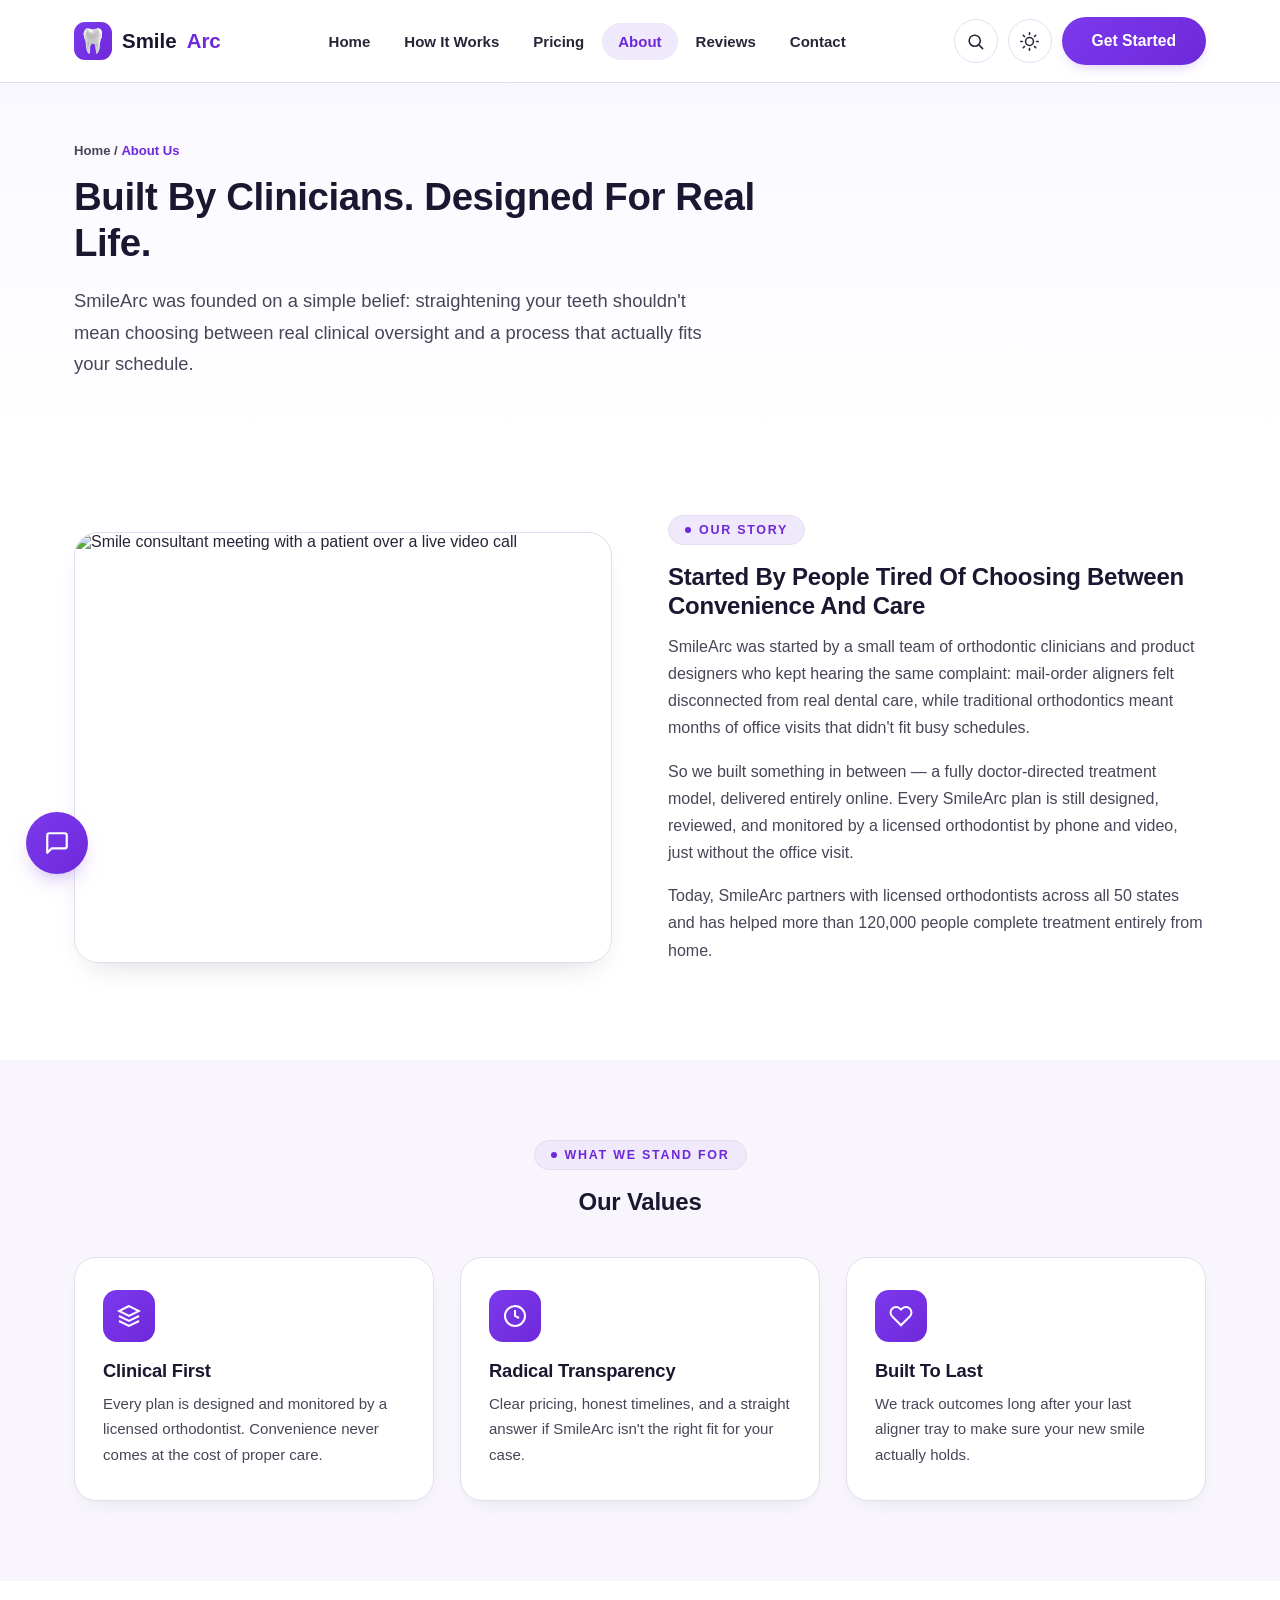
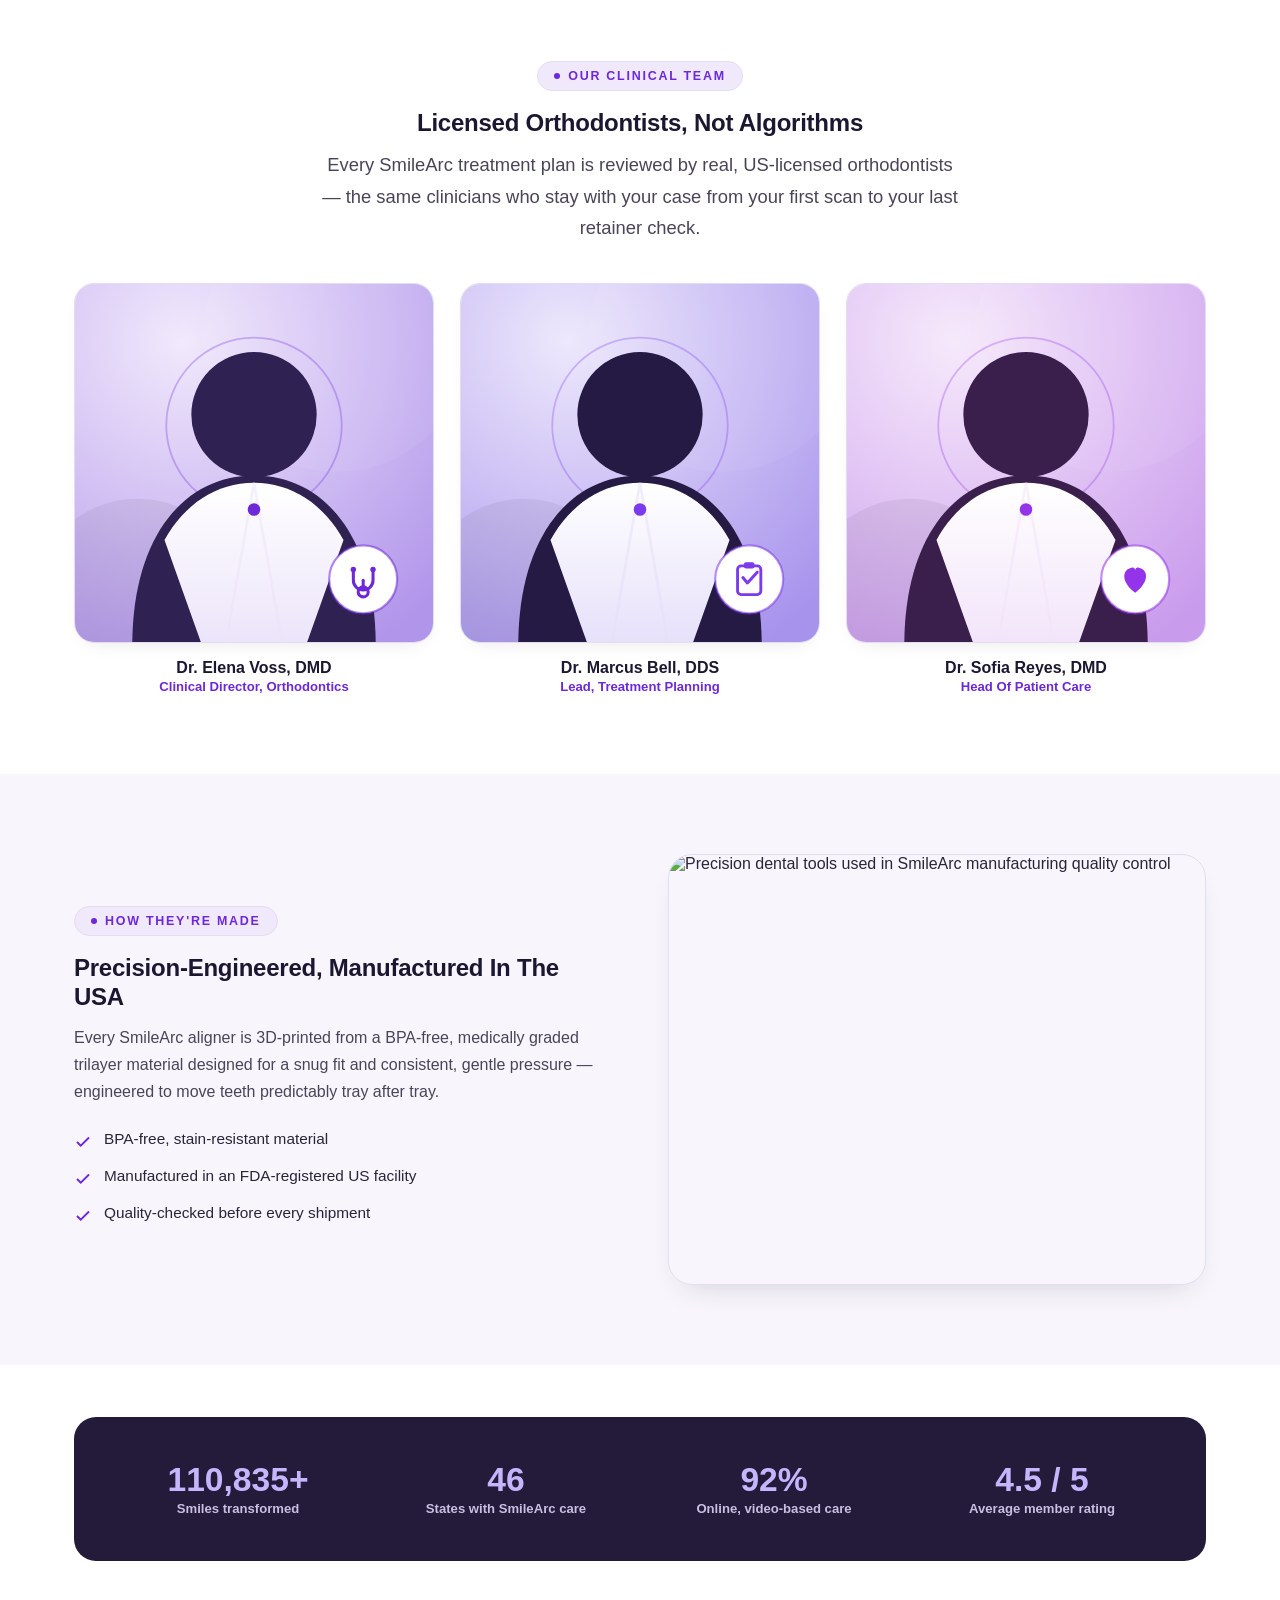
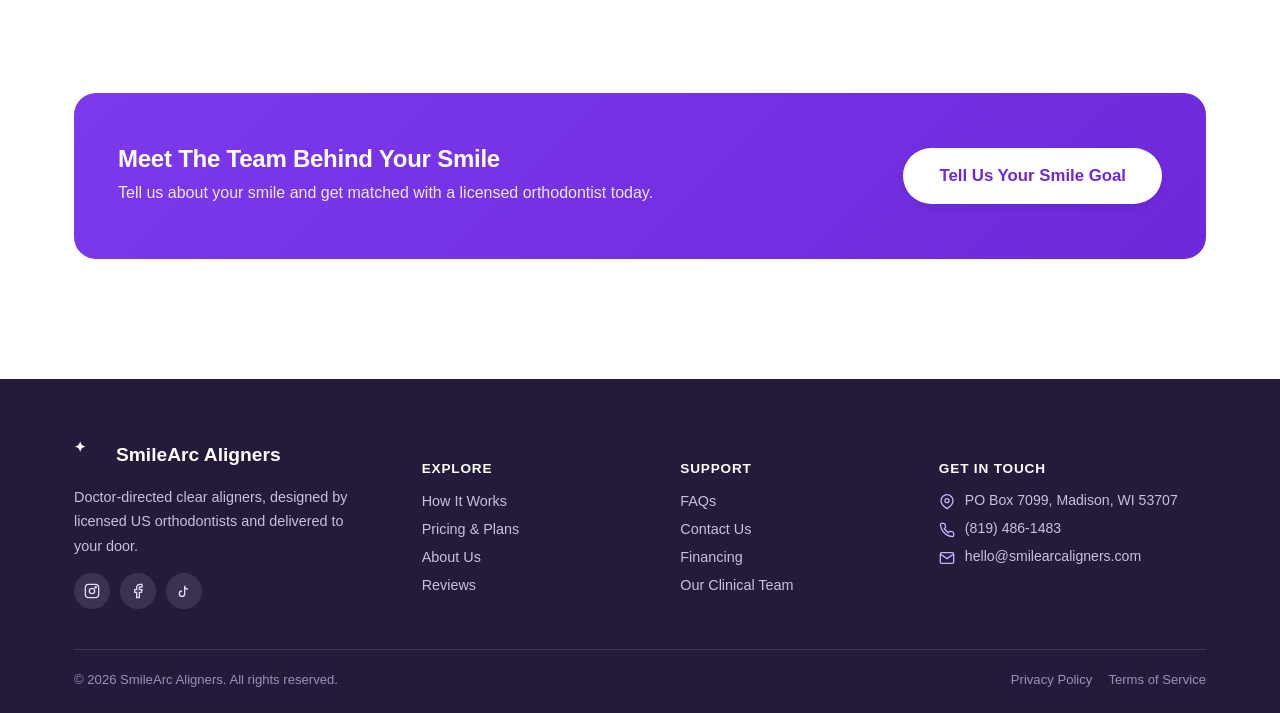
==== commit d824b343: "Add files via upload" ====
--- a/about.html
+++ b/about.html
@@ -234,5 +234,19 @@
 </div>
 
 <script src="js/main.js"></script>
+
+<!--Start of Tawk.to Script-->
+<script type="text/javascript">
+var Tawk_API=Tawk_API||{}, Tawk_LoadStart=new Date();
+(function(){
+var s1=document.createElement("script"),s0=document.getElementsByTagName("script")[0];
+s1.async=true;
+s1.src='https://embed.tawk.to/6a90e62cfdcc9d3444d8ab33/1k13068j7';
+s1.charset='UTF-8';
+s1.setAttribute('crossorigin','*');
+s0.parentNode.insertBefore(s1,s0);
+})();
+</script>
+<!--End of Tawk.to Script-->
 </body>
 </html>
--- a/css/style.css
+++ b/css/style.css
@@ -206,7 +206,7 @@
 
 /* =========================== FLOATING CONTACT =========================== */
 .fab{
-  position:fixed;right:26px;bottom:26px;z-index:950;
+  position:fixed;left:26px;bottom:26px;z-index:950;
   width:62px;height:62px;border-radius:50%;
   background:var(--grad-primary);color:#fff;border:none;cursor:pointer;
   display:flex;align-items:center;justify-content:center;
@@ -216,7 +216,7 @@
 .fab:hover{transform:translateY(-2px);box-shadow:0 12px 26px -10px rgba(109,40,217,.55);}
 .fab svg{width:26px;height:26px;}
 .fab-panel{
-  position:fixed;right:26px;bottom:100px;z-index:950;width:300px;
+  position:fixed;left:26px;bottom:100px;z-index:950;width:300px;
   background:var(--surface);border-radius:var(--radius-lg);box-shadow:var(--shadow-card);
   padding:20px;opacity:0;transform:translateY(14px) scale(.97);pointer-events:none;
   transition:opacity .16s var(--ease),transform .2s var(--ease-out);border:1px solid var(--border);
@@ -480,7 +480,7 @@
   .form-row{grid-template-columns:1fr;}
   .price-card.featured{transform:none;}
   .fab-panel{right:14px;left:14px;width:auto;bottom:96px;}
-  .fab{right:18px;bottom:18px;}
+  .fab{left:18px;bottom:18px;}
   .section{padding:60px 0;}
   .nav-wrap{height:72px;}
 }
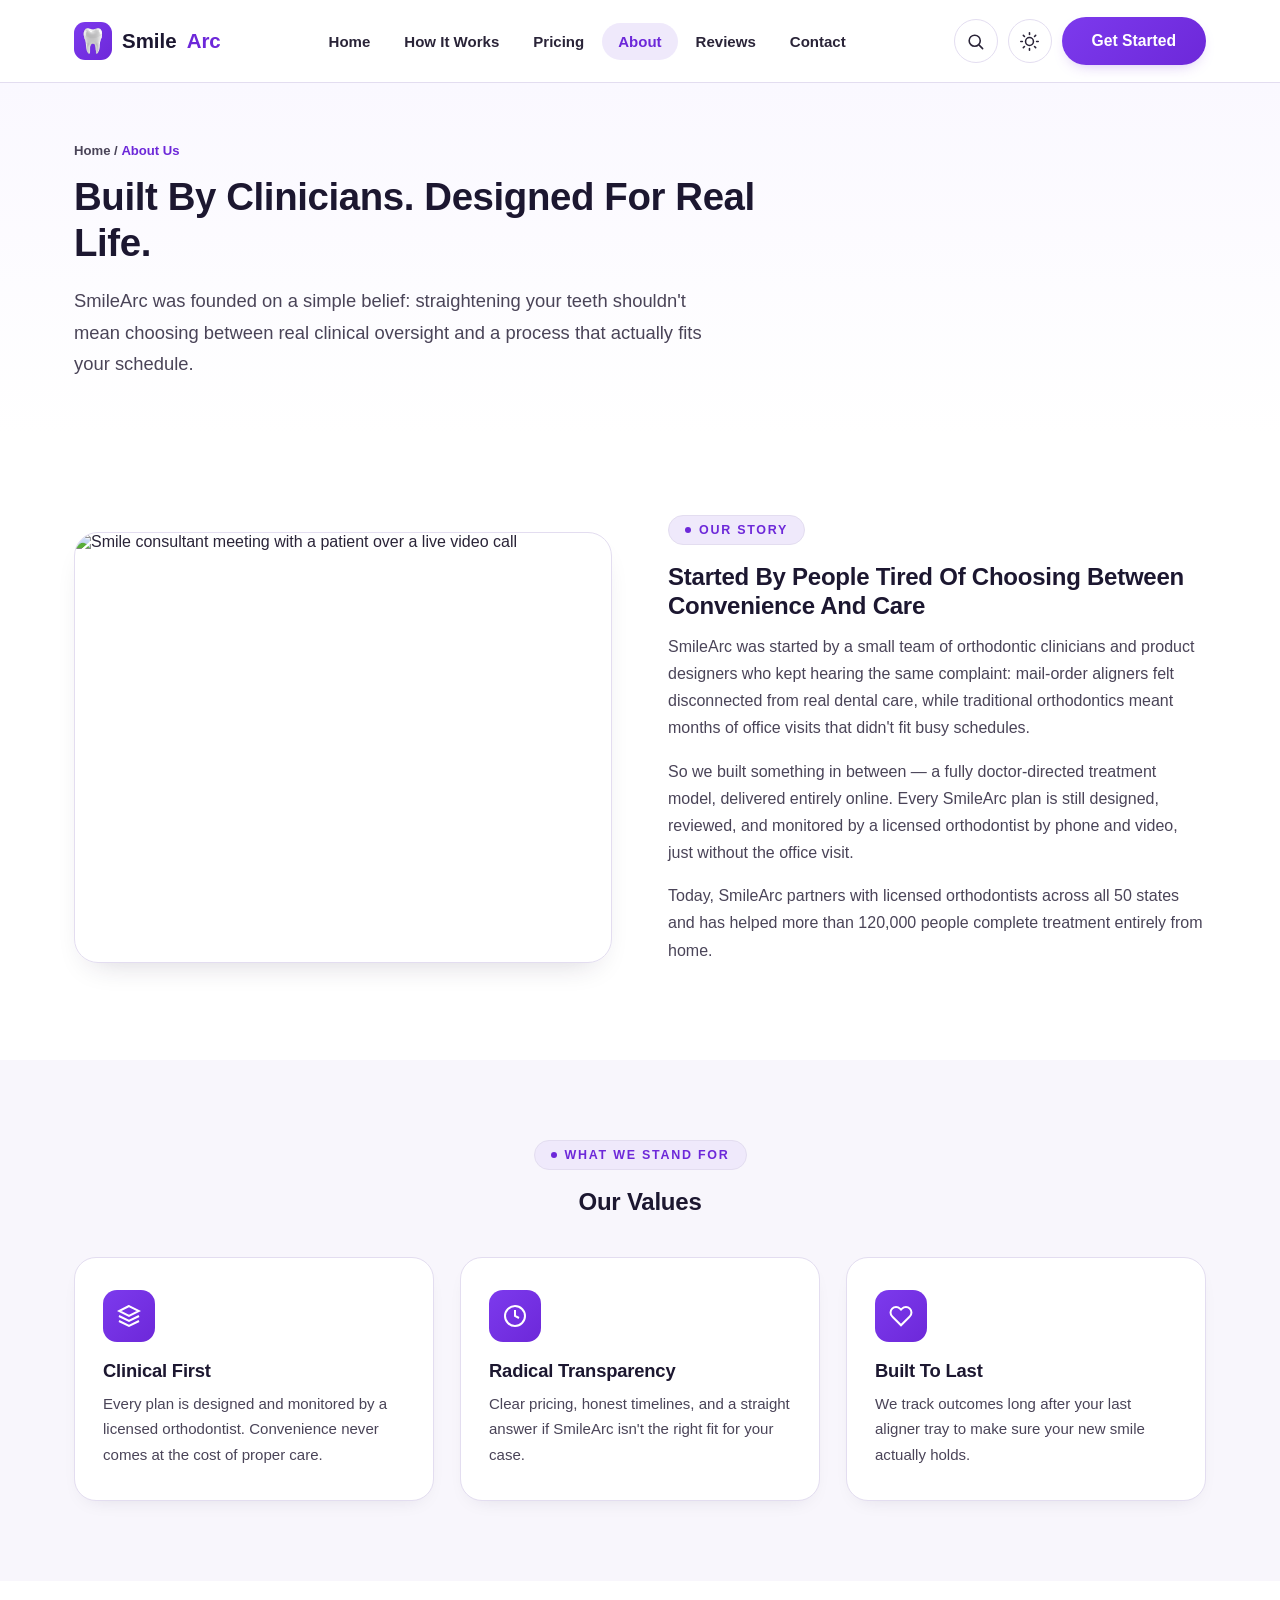
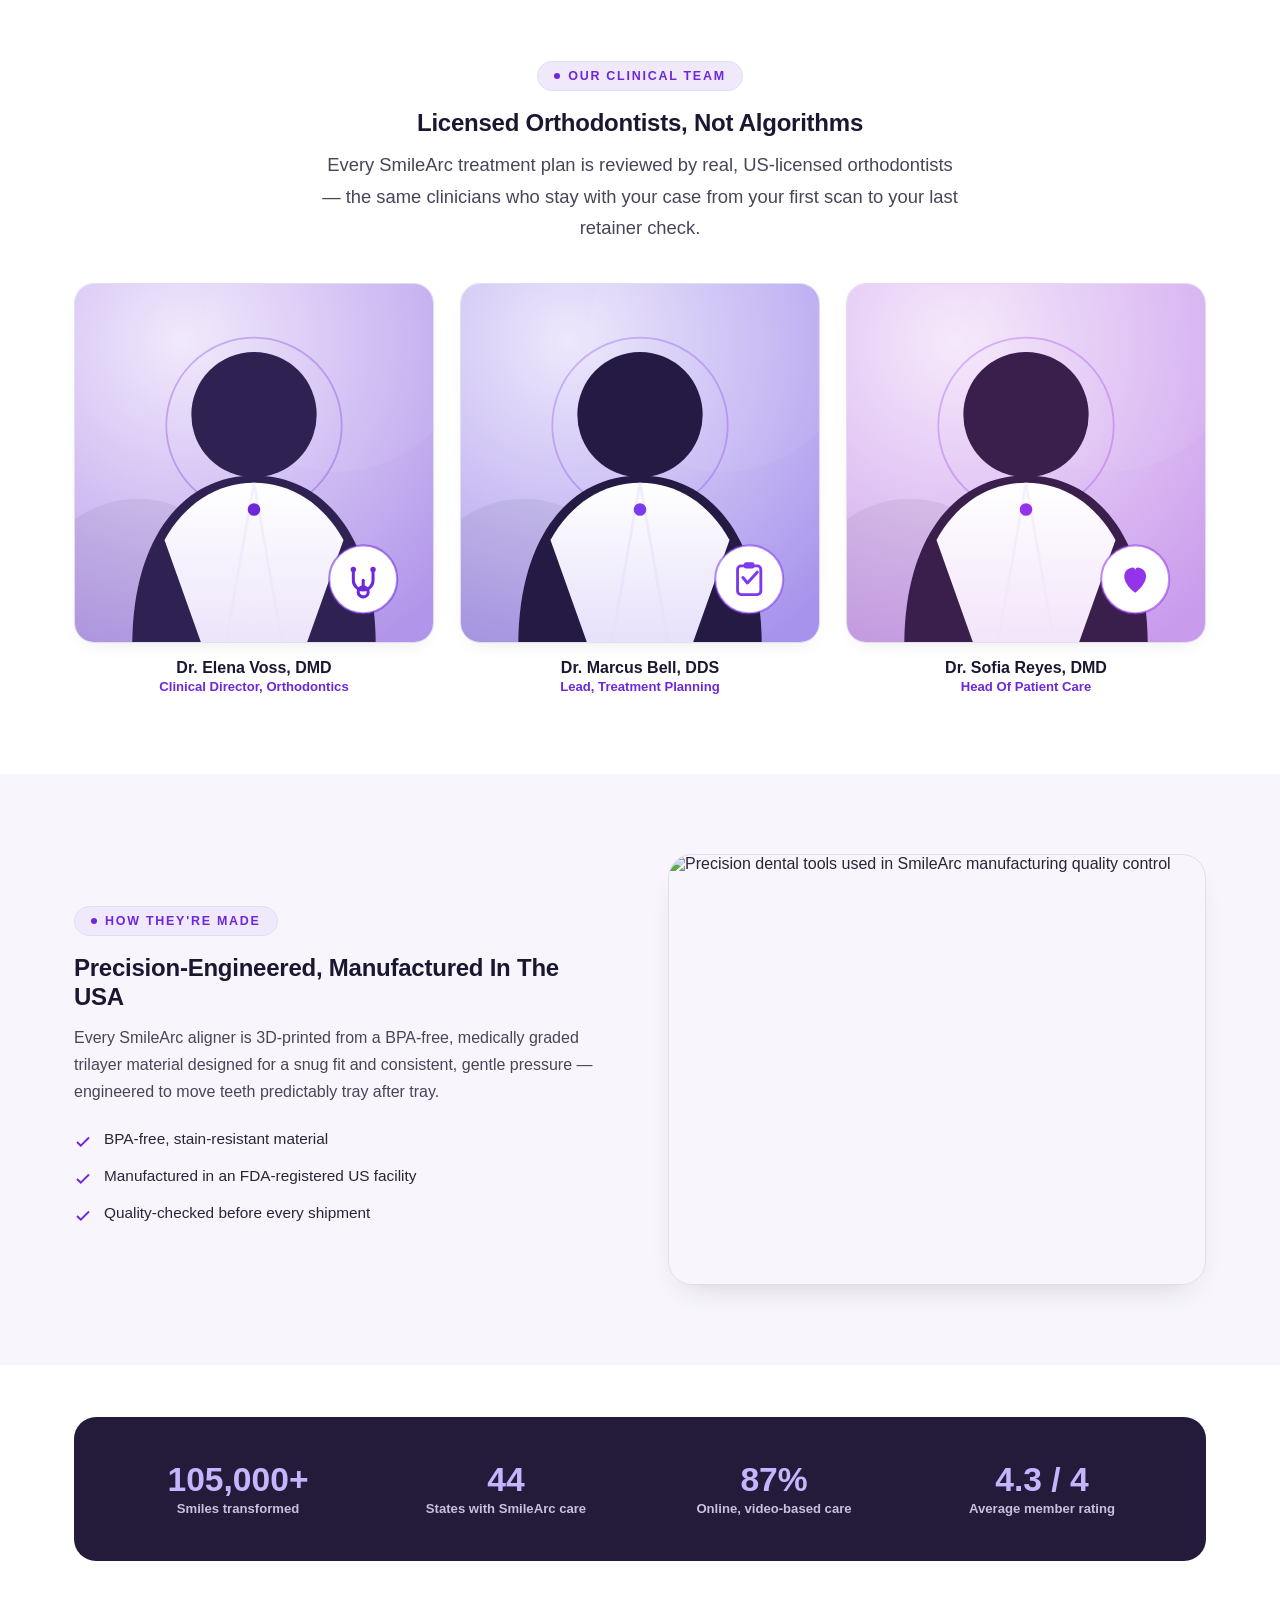
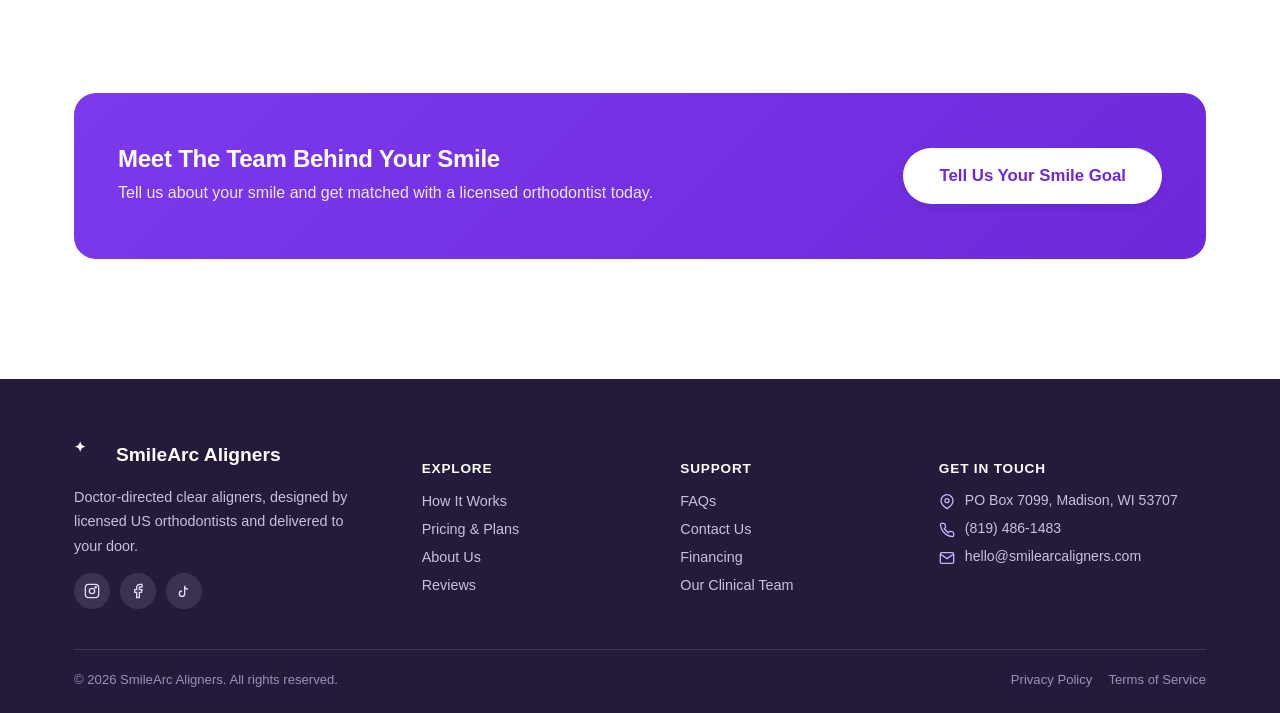
==== commit 0352db65: "Add files via upload" ====
--- a/about.html
+++ b/about.html
@@ -216,23 +216,6 @@
   </div>
 </footer>
 
-<button class="fab" aria-label="Contact us">
-  <svg viewBox="0 0 24 24" fill="none" stroke="currentColor" stroke-width="2" stroke-linecap="round" stroke-linejoin="round"><path d="M21 15a2 2 0 0 1-2 2H7l-4 4V5a2 2 0 0 1 2-2h14a2 2 0 0 1 2 2z"/></svg>
-</button>
-<div class="fab-panel">
-  <h4>Talk to SmileArc</h4>
-  <p>We usually reply in a few minutes.</p>
-  <div class="fab-row">
-    <div class="fi"><svg width="16" height="16" viewBox="0 0 24 24" fill="none" stroke="currentColor" stroke-width="2"><path d="M22 16.92v3a2 2 0 0 1-2.18 2 19.79 19.79 0 0 1-8.63-3.07 19.5 19.5 0 0 1-6-6 19.79 19.79 0 0 1-3.07-8.67A2 2 0 0 1 4.11 2h3a2 2 0 0 1 2 1.72c.127.96.361 1.903.7 2.81a2 2 0 0 1-.45 2.11L8.09 9.91a16 16 0 0 0 6 6l1.27-1.27a2 2 0 0 1 2.11-.45c.907.339 1.85.573 2.81.7A2 2 0 0 1 22 16.92z"/></svg></div>
-    <div class="ft"><b>Call us</b>(819) 486-1483</div>
-  </div>
-  <div class="fab-row">
-    <div class="fi"><svg width="16" height="16" viewBox="0 0 24 24" fill="none" stroke="currentColor" stroke-width="2"><rect x="2" y="4" width="20" height="16" rx="2"/><path d="m22 6-10 7L2 6"/></svg></div>
-    <div class="ft"><b>Email us</b>hello@smilearcaligners.com</div>
-  </div>
-  <a href="contact.html" class="btn btn-primary btn-block" style="margin-top:8px;">Message Us</a>
-</div>
-
 <script src="js/main.js"></script>
 
 <!--Start of Tawk.to Script-->
--- a/css/style.css
+++ b/css/style.css
@@ -205,35 +205,7 @@
 .search-hint{padding:14px 16px;font-size:.85rem;color:var(--text-soft);}
 
 /* =========================== FLOATING CONTACT =========================== */
-.fab{
-  position:fixed;left:26px;bottom:26px;z-index:950;
-  width:62px;height:62px;border-radius:50%;
-  background:var(--grad-primary);color:#fff;border:none;cursor:pointer;
-  display:flex;align-items:center;justify-content:center;
-  box-shadow:0 10px 22px -10px rgba(109,40,217,.5);
-  transition:transform .14s var(--ease),box-shadow .14s var(--ease);
-}
-.fab:hover{transform:translateY(-2px);box-shadow:0 12px 26px -10px rgba(109,40,217,.55);}
-.fab svg{width:26px;height:26px;}
-.fab-panel{
-  position:fixed;left:26px;bottom:100px;z-index:950;width:300px;
-  background:var(--surface);border-radius:var(--radius-lg);box-shadow:var(--shadow-card);
-  padding:20px;opacity:0;transform:translateY(14px) scale(.97);pointer-events:none;
-  transition:opacity .16s var(--ease),transform .2s var(--ease-out);border:1px solid var(--border);
-}
-.fab-panel.open{opacity:1;transform:translateY(0) scale(1);pointer-events:auto;}
-.fab-panel h4{margin:0 0 4px;font-size:1.02rem;}
-.fab-panel p{font-size:.87rem;margin-bottom:14px;}
-.fab-row{
-  display:flex;align-items:center;gap:12px;padding:10px 0;border-top:1px solid var(--border);
-}
-.fab-row:first-of-type{border-top:none;}
-.fab-row .fi{
-  width:36px;height:36px;border-radius:10px;background:var(--surface-3);color:var(--accent-text);
-  display:flex;align-items:center;justify-content:center;flex:none;
-}
-.fab-row .ft{font-size:.86rem;}
-.fab-row .ft b{display:block;color:var(--heading);font-size:.88rem;}
+/* (removed — Tawk.to chat widget now covers this) */
 
 /* =========================== HERO =========================== */
 .hero{
@@ -479,8 +451,6 @@
   .stat-strip{grid-template-columns:1fr 1fr;padding:32px 24px;}
   .form-row{grid-template-columns:1fr;}
   .price-card.featured{transform:none;}
-  .fab-panel{right:14px;left:14px;width:auto;bottom:96px;}
-  .fab{left:18px;bottom:18px;}
   .section{padding:60px 0;}
   .nav-wrap{height:72px;}
 }
@@ -509,8 +479,6 @@
   .stat-strip{grid-template-columns:1fr 1fr;padding:24px 18px;gap:16px;}
   .stat b{font-size:1.6rem;}
   .price-card .p-amount{font-size:1.9rem;}
-  .fab{width:54px;height:54px;}
-  .fab svg{width:22px;height:22px;}
 }
 
 /* =========================== THEME TOGGLE =========================== */
@@ -522,7 +490,7 @@
 html.theme-dark .theme-toggle .icon-moon{opacity:1;transform:rotate(0) scale(1);}
 
 /* Smooth cross-fade of theme-aware colors when the toggle is used. */
-body,.site-header,.site-footer,.card,.price-card,.quote-card,.search-panel,.fab-panel,
+body,.site-header,.site-footer,.card,.price-card,.quote-card,.search-panel,
 .field input,.field select,.field textarea,.faq-item,.step .s-num,.icon-btn,.main-nav a{
   transition:background-color .18s var(--ease),color .18s var(--ease),border-color .18s var(--ease),box-shadow .18s var(--ease);
 }
@@ -568,27 +536,14 @@
 }
 html.js-anim .reveal.in-view{opacity:1;transform:translateY(0);}
 
-/* =========================== MOTION: FAB ATTENTION RING =========================== */
-.fab::before{
-  content:"";position:absolute;inset:-8px;border-radius:50%;
-  border:2px solid var(--teal-500);opacity:0;pointer-events:none;
-  animation:fab-ring 2.8s ease-out infinite;
-}
-@keyframes fab-ring{
-  0%{opacity:.45;transform:scale(.82);}
-  70%{opacity:0;transform:scale(1.28);}
-  100%{opacity:0;transform:scale(1.28);}
-}
-
 /* =========================== MOTION: REDUCED MOTION =========================== */
 @media (prefers-reduced-motion: reduce){
   html.js-anim .reveal{opacity:1!important;transform:none!important;transition:none!important;}
   html.js-anim .hero-grid > *{opacity:1!important;transform:none!important;animation:none!important;}
-  .fab::before{animation:none;display:none;}
   .btn-primary::after,.btn-gold::after{transition:none;}
   .hero-badge,.hero-badge-top{animation:none!important;}
   .main-nav.open{animation:none!important;}
-  body,.site-header,.site-footer,.card,.price-card,.quote-card,.search-panel,.fab-panel,
+  body,.site-header,.site-footer,.card,.price-card,.quote-card,.search-panel,
   .field input,.field select,.field textarea,.faq-item,.step .s-num,.icon-btn,.main-nav a,
   .theme-toggle svg{transition:none!important;}
   *,*::before,*::after{scroll-behavior:auto!important;}
